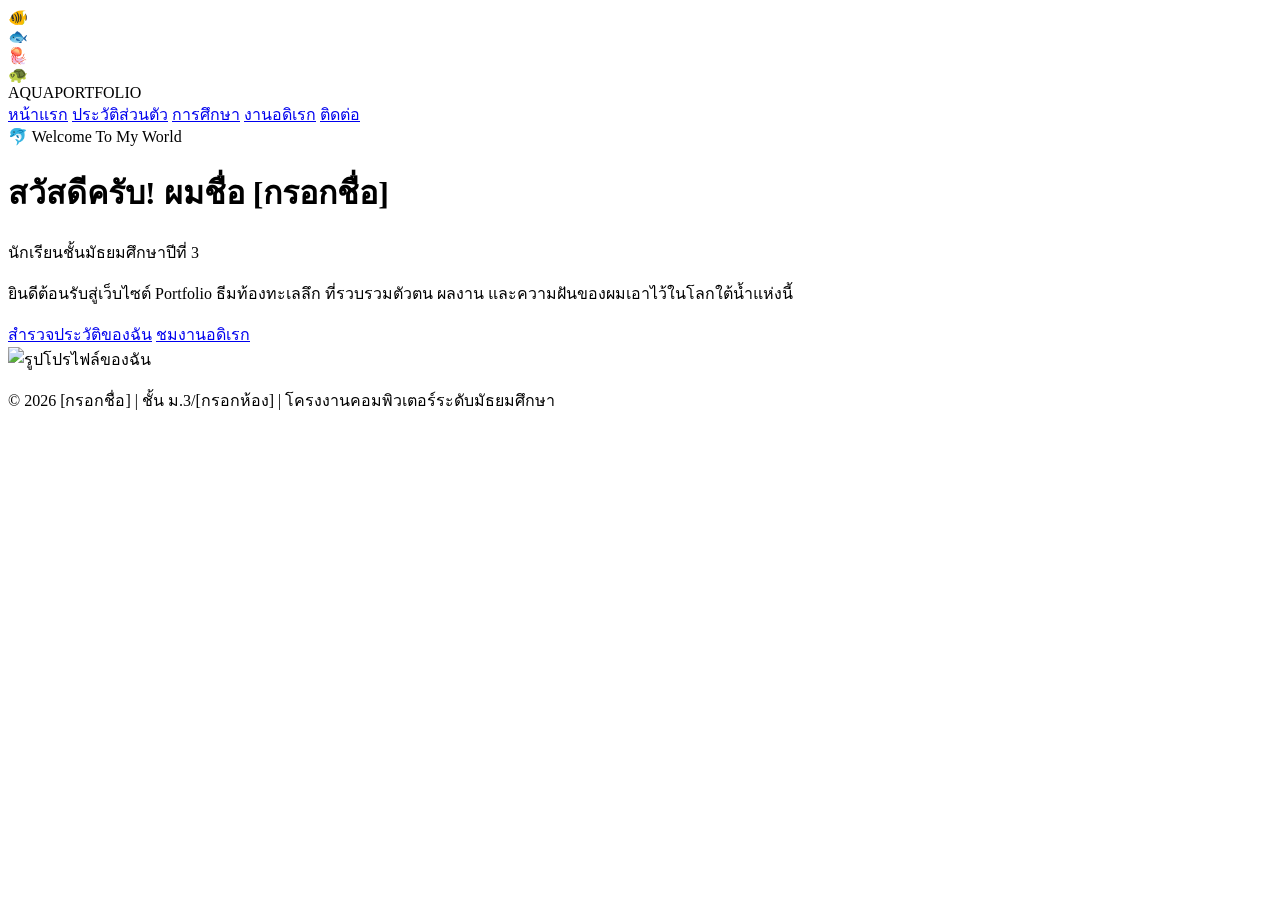
==== index.html @ df1578dc "Create index.html" ====
<!DOCTYPE html>
<html lang="th">
<head>
    <meta charset="UTF-8">
    <meta name="viewport" content="width=device-width, initial-scale=1.0">
    <title>Ocean Portfolio | หน้าแรก</title>
    <link href="https://fonts.googleapis.com/css2?family=Prompt:wght@300;400;600;700&display=swap" rel="stylesheet">
    <link rel="stylesheet" href="style.css">
</head>
<body>
    <!-- Ocean Background System -->
    <div class="ocean-background">
        <div class="light-ray"></div>
        <div class="bubble b1"></div>
        <div class="bubble b2"></div>
        <div class="bubble b3"></div>
        <div class="bubble b4"></div>
        <div class="bubble b5"></div>
        <div class="sea-creature fish1">🐠</div>
        <div class="sea-creature fish2">🐟</div>
        <div class="sea-creature jellyfish">🪼</div>
        <div class="sea-creature turtle">🐢</div>
    </div>

    <!-- Navigation -->
    <header class="navbar">
        <div class="logo">AQUA<span>PORTFOLIO</span></div>
        <nav>
            <a href="index.html" class="active">หน้าแรก</a>
            <a href="profile.html">ประวัติส่วนตัว</a>
            <a href="education.html">การศึกษา</a>
            <a href="hobby.html">งานอดิเรก</a>
            <a href="contact.html">ติดต่อ</a>
        </nav>
    </header>

    <!-- Main Content -->
    <main class="hero-section animate-fade-in">
        <div class="hero-content">
            <div class="badge">🐬 Welcome To My World</div>
            <h1>สวัสดีครับ! ผมชื่อ <span class="glow-text">[กรอกชื่อ]</span></h1>
            <p class="subtitle">นักเรียนชั้นมัธยมศึกษาปีที่ 3</p>
            <p class="description">ยินดีต้อนรับสู่เว็บไซต์ Portfolio ธีมท้องทะเลลึก ที่รวบรวมตัวตน ผลงาน และความฝันของผมเอาไว้ในโลกใต้น้ำแห่งนี้</p>
            <div class="hero-buttons">
                <a href="profile.html" class="btn btn-primary">สำรวจประวัติของฉัน</a>
                <a href="hobby.html" class="btn btn-secondary">ชมงานอดิเรก</a>
            </div>
        </div>
        <div class="hero-image-container">
            <div class="avatar-glow"></div>
            <div class="avatar-box">
                <img src="https://placehold.co/400x400/004D40/00E5FF?text=My+Profile" alt="รูปโปรไฟล์ของฉัน">
            </div>
        </div>
    </main>

    <!-- Footer -->
    <footer>
        <p>&copy; 2026 [กรอกชื่อ] | ชั้น ม.3/[กรอกห้อง] | โครงงานคอมพิวเตอร์ระดับมัธยมศึกษา</p>
    </footer>
</body>
</html>
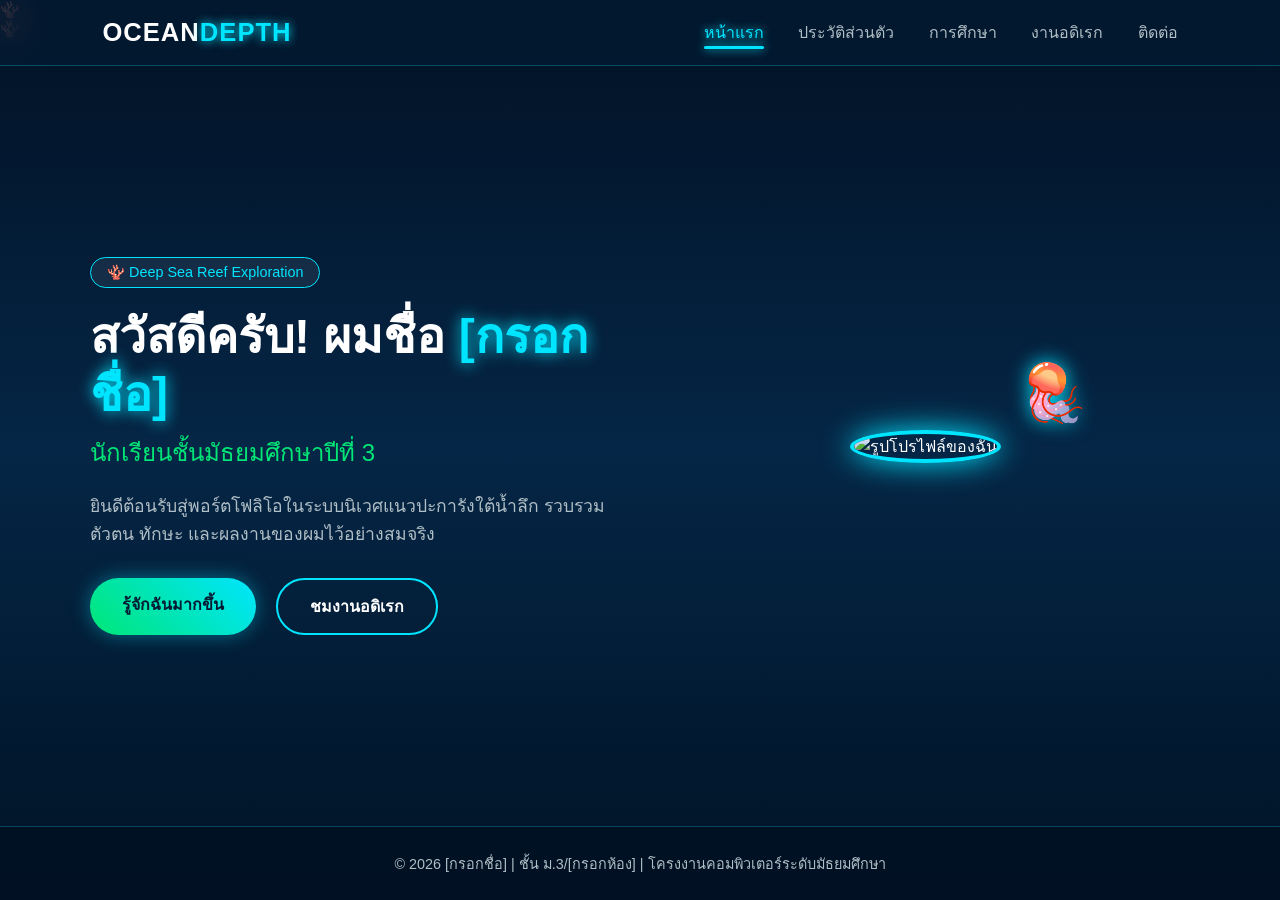
==== commit 76649207: "Update index.html" ====
--- a/index.html
+++ b/index.html
@@ -3,28 +3,35 @@
 <head>
     <meta charset="UTF-8">
     <meta name="viewport" content="width=device-width, initial-scale=1.0">
-    <title>Ocean Portfolio | หน้าแรก</title>
+    <title>Realistic Ocean Portfolio | หน้าแรก</title>
     <link href="https://fonts.googleapis.com/css2?family=Prompt:wght@300;400;600;700&display=swap" rel="stylesheet">
     <link rel="stylesheet" href="style.css">
 </head>
 <body>
-    <!-- Ocean Background System -->
     <div class="ocean-background">
-        <div class="light-ray"></div>
+        <div class="sun-rays"></div>
         <div class="bubble b1"></div>
         <div class="bubble b2"></div>
         <div class="bubble b3"></div>
         <div class="bubble b4"></div>
-        <div class="bubble b5"></div>
         <div class="sea-creature fish1">🐠</div>
         <div class="sea-creature fish2">🐟</div>
         <div class="sea-creature jellyfish">🪼</div>
         <div class="sea-creature turtle">🐢</div>
+
+        <div class="sea-floor">
+            <div class="rock r1"></div>
+            <div class="rock r2"></div>
+            <div class="seaweed sw1"></div>
+            <div class="seaweed sw2"></div>
+            <div class="seaweed sw3"></div>
+            <div class="coral c1">🪸</div>
+            <div class="coral c2">🪸</div>
+        </div>
     </div>
 
-    <!-- Navigation -->
     <header class="navbar">
-        <div class="logo">AQUA<span>PORTFOLIO</span></div>
+        <div class="logo">OCEAN<span>DEPTH</span></div>
         <nav>
             <a href="index.html" class="active">หน้าแรก</a>
             <a href="profile.html">ประวัติส่วนตัว</a>
@@ -34,27 +41,25 @@
         </nav>
     </header>
 
-    <!-- Main Content -->
     <main class="hero-section animate-fade-in">
         <div class="hero-content">
-            <div class="badge">🐬 Welcome To My World</div>
+            <div class="badge">🪸 Deep Sea Reef Exploration</div>
             <h1>สวัสดีครับ! ผมชื่อ <span class="glow-text">[กรอกชื่อ]</span></h1>
             <p class="subtitle">นักเรียนชั้นมัธยมศึกษาปีที่ 3</p>
-            <p class="description">ยินดีต้อนรับสู่เว็บไซต์ Portfolio ธีมท้องทะเลลึก ที่รวบรวมตัวตน ผลงาน และความฝันของผมเอาไว้ในโลกใต้น้ำแห่งนี้</p>
+            <p class="description">ยินดีต้อนรับสู่พอร์ตโฟลิโอในระบบนิเวศแนวปะการังใต้น้ำลึก รวบรวมตัวตน ทักษะ และผลงานของผมไว้อย่างสมจริง</p>
             <div class="hero-buttons">
-                <a href="profile.html" class="btn btn-primary">สำรวจประวัติของฉัน</a>
+                <a href="profile.html" class="btn btn-primary">รู้จักฉันมากขึ้น</a>
                 <a href="hobby.html" class="btn btn-secondary">ชมงานอดิเรก</a>
             </div>
         </div>
         <div class="hero-image-container">
             <div class="avatar-glow"></div>
             <div class="avatar-box">
-                <img src="https://placehold.co/400x400/004D40/00E5FF?text=My+Profile" alt="รูปโปรไฟล์ของฉัน">
+                <img src="https://placehold.co/400x400/00332c/00f5d4?text=My+Profile" alt="รูปโปรไฟล์ของฉัน">
             </div>
         </div>
     </main>
 
-    <!-- Footer -->
     <footer>
         <p>&copy; 2026 [กรอกชื่อ] | ชั้น ม.3/[กรอกห้อง] | โครงงานคอมพิวเตอร์ระดับมัธยมศึกษา</p>
     </footer>
--- a/style.css
+++ b/style.css
@@ -0,0 +1,277 @@
+/* ========================================
+   1. Root Variables & Reset
+======================================== */
+:root {
+    --bg-dark: #031B33;
+    --bg-medium: #0A2540;
+    --accent-teal: #00E676;
+    --accent-cyan: #00E5FF;
+    --glass-bg: rgba(255, 255, 255, 0.07);
+    --glass-border: rgba(0, 229, 255, 0.25);
+    --text-light: #FFFFFF;
+    --text-dim: #B0BEC5;
+    --shadow-glow: 0 8px 32px 0 rgba(0, 229, 255, 0.2);
+    --radius: 20px;
+    --transition: all 0.4s cubic-bezier(0.175, 0.885, 0.32, 1.275);
+}
+
+* {
+    margin: 0;
+    padding: 0;
+    box-sizing: border-box;
+    font-family: 'Prompt', sans-serif;
+}
+
+body {
+    background-color: var(--bg-dark);
+    color: var(--text-light);
+    min-height: 100vh;
+    display: flex;
+    flex-direction: column;
+    overflow-x: hidden;
+    position: relative;
+}
+
+/* ========================================
+   2. Dynamic Deep Ocean Background & Creatures
+======================================== */
+.ocean-background {
+    position: fixed;
+    top: 0;
+    left: 0;
+    width: 100vw;
+    height: 100vh;
+    z-index: -1;
+    background: linear-gradient(180deg, #021124 0%, #052646 50%, #001325 100%);
+    overflow: hidden;
+}
+
+.light-ray {
+    position: absolute;
+    top: -50%;
+    left: -20%;
+    width: 140%;
+    height: 200%;
+    background: radial-gradient(circle, rgba(0, 229, 255, 0.12) 0%, transparent 60%);
+    animation: rotateRay 20s linear infinite;
+}
+
+@keyframes rotateRay {
+    0% { transform: rotate(0deg); }
+    100% { transform: rotate(360deg); }
+}
+
+/* Floating Bubbles */
+.bubble {
+    position: absolute;
+    bottom: -100px;
+    background: rgba(0, 229, 255, 0.2);
+    border: 1px solid rgba(255, 255, 255, 0.6);
+    border-radius: 50%;
+    animation: bubbleRise 15s infinite linear;
+}
+.b1 { left: 10%; width: 40px; height: 40px; animation-duration: 12s; }
+.b2 { left: 30%; width: 20px; height: 20px; animation-duration: 18s; animation-delay: 2s; }
+.b3 { left: 55%; width: 50px; height: 50px; animation-duration: 14s; animation-delay: 4s; }
+.b4 { left: 75%; width: 25px; height: 25px; animation-duration: 16s; }
+.b5 { left: 90%; width: 35px; height: 35px; animation-duration: 10s; animation-delay: 1s; }
+
+@keyframes bubbleRise {
+    0% { transform: translateY(0) scale(0.8); opacity: 0; }
+    20% { opacity: 0.8; }
+    100% { transform: translateY(-120vh) scale(1.2); opacity: 0; }
+}
+
+/* Swimming Aquatic Creatures */
+.sea-creature {
+    position: absolute;
+    font-size: 2.5rem;
+    filter: drop-shadow(0 0 10px var(--accent-cyan));
+    user-select: none;
+}
+.fish1 { top: 25%; left: -100px; animation: swimRight 22s infinite ease-in-out; }
+.fish2 { top: 65%; right: -100px; animation: swimLeft 28s infinite ease-in-out; }
+.jellyfish { top: 40%; right: 15%; animation: floatJelly 8s infinite ease-in-out; font-size: 3.5rem; }
+.turtle { bottom: 15%; left: -120px; animation: swimRight 35s infinite ease-in-out; animation-delay: 5s; font-size: 3rem; }
+
+@keyframes swimRight {
+    0% { transform: translateX(0) translateY(0) rotate(0deg); }
+    50% { transform: translateX(calc(100vw + 200px)) translateY(-40px) rotate(5deg); }
+    100% { transform: translateX(calc(100vw + 200px)) translateY(0) rotate(0deg); }
+}
+@keyframes swimLeft {
+    0% { transform: translateX(0) translateY(0) scaleX(-1); }
+    50% { transform: translateX(calc(-100vw - 200px)) translateY(30px) scaleX(-1); }
+    100% { transform: translateX(calc(-100vw - 200px)) translateY(0) scaleX(-1); }
+}
+@keyframes floatJelly {
+    0%, 100% { transform: translateY(0) scale(1); }
+    50% { transform: translateY(-30px) scale(1.08); }
+}
+
+/* ========================================
+   3. Glassmorphism Card System
+======================================== */
+.glass-card {
+    background: var(--glass-bg);
+    backdrop-filter: blur(16px);
+    -webkit-backdrop-filter: blur(16px);
+    border: 1px solid var(--glass-border);
+    border-radius: var(--radius);
+    padding: 30px;
+    box-shadow: var(--shadow-glow);
+    transition: var(--transition);
+}
+.glass-card:hover {
+    transform: translateY(-8px) scale(1.01);
+    border-color: var(--accent-cyan);
+    box-shadow: 0 12px 40px rgba(0, 229, 255, 0.4);
+}
+
+/* ========================================
+   4. Navigation Bar
+======================================== */
+.navbar {
+    position: sticky;
+    top: 0;
+    z-index: 1000;
+    display: flex;
+    justify-content: space-between;
+    align-items: center;
+    padding: 18px 8%;
+    background: rgba(3, 27, 51, 0.75);
+    backdrop-filter: blur(15px);
+    border-bottom: 1px solid var(--glass-border);
+}
+.logo { font-size: 1.6rem; font-weight: 700; color: var(--text-light); letter-spacing: 1px; }
+.logo span { color: var(--accent-cyan); text-shadow: 0 0 10px var(--accent-cyan); }
+
+nav a {
+    text-decoration: none;
+    color: var(--text-dim);
+    margin-left: 30px;
+    font-weight: 400;
+    transition: var(--transition);
+    position: relative;
+}
+nav a:hover, nav a.active { color: var(--accent-cyan); text-shadow: 0 0 8px var(--accent-cyan); }
+nav a.active::after {
+    content: ''; position: absolute; bottom: -8px; left: 0; width: 100%; height: 3px;
+    background: var(--accent-cyan); border-radius: 2px; box-shadow: 0 0 10px var(--accent-cyan);
+}
+
+/* ========================================
+   5. Buttons & Typography
+======================================== */
+.btn {
+    display: inline-block;
+    padding: 14px 32px;
+    border-radius: 30px;
+    text-decoration: none;
+    font-weight: 600;
+    transition: var(--transition);
+}
+.btn-primary {
+    background: linear-gradient(45deg, var(--accent-teal), var(--accent-cyan));
+    color: var(--bg-dark);
+    box-shadow: 0 0 20px rgba(0, 229, 255, 0.4);
+}
+.btn-secondary {
+    background: transparent;
+    color: var(--text-light);
+    border: 2px solid var(--accent-cyan);
+}
+.btn:hover { transform: translateY(-4px); box-shadow: 0 0 30px var(--accent-cyan); }
+.btn-sm { padding: 8px 20px; font-size: 0.9rem; margin-top: 15px; }
+
+.page-title { text-align: center; font-size: 2.8rem; margin-bottom: 30px; color: var(--text-light); }
+.glow-text { color: var(--accent-cyan); text-shadow: 0 0 15px var(--accent-cyan); }
+.subtitle-center { text-align: center; color: var(--text-dim); margin-bottom: 40px; }
+
+/* ========================================
+   6. Layout Sections
+======================================== */
+.container { width: 90%; max-width: 1100px; margin: 50px auto; flex: 1; }
+
+/* Hero Section */
+.hero-section {
+    width: 90%; max-width: 1100px; margin: 80px auto; display: flex;
+    align-items: center; justify-content: space-between; flex: 1;
+}
+.hero-content { flex: 1; padding-right: 40px; }
+.badge {
+    display: inline-block; background: var(--glass-bg); border: 1px solid var(--accent-cyan);
+    padding: 6px 16px; border-radius: 20px; color: var(--accent-cyan); margin-bottom: 20px; font-size: 0.9rem;
+}
+.hero-content h1 { font-size: 3rem; margin-bottom: 10px; line-height: 1.2; }
+.hero-content .subtitle { font-size: 1.5rem; color: var(--accent-teal); margin-bottom: 20px; }
+.hero-content .description { color: var(--text-dim); margin-bottom: 30px; font-size: 1.1rem; }
+.hero-buttons { display: flex; gap: 20px; }
+
+.hero-image-container { position: relative; flex: 1; display: flex; justify-content: center; }
+.avatar-box img {
+    width: 320px; height: 320px; object-fit: cover; border-radius: 50%;
+    border: 4px solid var(--accent-cyan); box-shadow: 0 0 30px var(--accent-cyan);
+}
+
+/* Profile Page Layout */
+.profile-layout { display: grid; grid-template-columns: 1fr 2fr; gap: 30px; }
+.profile-sidebar { text-align: center; }
+.profile-avatar { width: 160px; height: 160px; border-radius: 50%; border: 3px solid var(--accent-teal); margin-bottom: 20px; }
+.nickname-badge {
+    display: inline-block; margin-top: 15px; padding: 6px 16px;
+    background: rgba(0, 230, 118, 0.2); border-radius: 15px; color: var(--accent-teal);
+}
+.info-grid { display: grid; grid-template-columns: 1fr 1fr; gap: 20px; margin-top: 25px; }
+.info-box { background: rgba(255, 255, 255, 0.03); padding: 15px; border-radius: 12px; border-left: 4px solid var(--accent-cyan); }
+.info-label { display: block; font-size: 0.85rem; color: var(--text-dim); }
+.info-value { font-size: 1.1rem; font-weight: 600; }
+
+/* Ocean Timeline (Education) */
+.ocean-timeline { position: relative; max-width: 800px; margin: 0 auto; }
+.ocean-timeline::before {
+    content: ''; position: absolute; left: 50%; top: 0; width: 4px; height: 100%;
+    background: var(--accent-cyan); transform: translateX(-50%); box-shadow: 0 0 10px var(--accent-cyan);
+}
+.timeline-block { display: flex; margin-bottom: 40px; position: relative; width: 100%; }
+.timeline-block.left { justify-content: flex-end; padding-right: 50px; }
+.timeline-block.right { justify-content: flex-start; padding-left: 50px; left: 50%; width: 50%; }
+.timeline-block.left .timeline-content { width: 100%; }
+.timeline-icon {
+    position: absolute; left: 50%; top: 15px; transform: translateX(-50%);
+    background: var(--bg-dark); border: 2px solid var(--accent-cyan); border-radius: 50%;
+    width: 45px; height: 45px; display: flex; align-items: center; justify-content: center; font-size: 1.3rem; z-index: 2;
+}
+.highlight-tag { display: inline-block; margin-top: 10px; color: var(--accent-teal); font-weight: 600; }
+
+/* Grid Layouts (Hobby & Contact) */
+.hobby-cards-grid, .contact-grid { display: grid; grid-template-columns: repeat(auto-fit, minmax(240px, 1fr)); gap: 25px; }
+.hobby-item, .contact-box { text-align: center; }
+.card-icon, .contact-icon { font-size: 3rem; margin-bottom: 15px; text-shadow: 0 0 15px var(--accent-cyan); }
+
+/* Animation Utils */
+.animate-fade-in { animation: fadeIn 1s ease-out forwards; }
+@keyframes fadeIn {
+    from { opacity: 0; transform: translateY(30px); }
+    to { opacity: 1; transform: translateY(0); }
+}
+
+/* ========================================
+   7. Footer & Responsiveness
+======================================== */
+footer {
+    text-align: center; padding: 25px; background: rgba(2, 17, 36, 0.9);
+    border-top: 1px solid var(--glass-border); margin-top: auto; color: var(--text-dim); font-size: 0.9rem;
+}
+
+@media (max-width: 768px) {
+    .navbar { flex-direction: column; gap: 15px; }
+    nav a { margin: 0 10px; }
+    .hero-section { flex-direction: column; text-align: center; margin: 30px auto; }
+    .hero-content { padding-right: 0; margin-bottom: 40px; }
+    .hero-buttons { justify-content: center; }
+    .profile-layout { grid-template-columns: 1fr; }
+    .ocean-timeline::before { left: 20px; }
+    .timeline-block.left, .timeline-block.right { width: 100%; left: 0; padding-left: 60px; padding-right: 0; }
+    .timeline-icon { left: 20px; }
+}
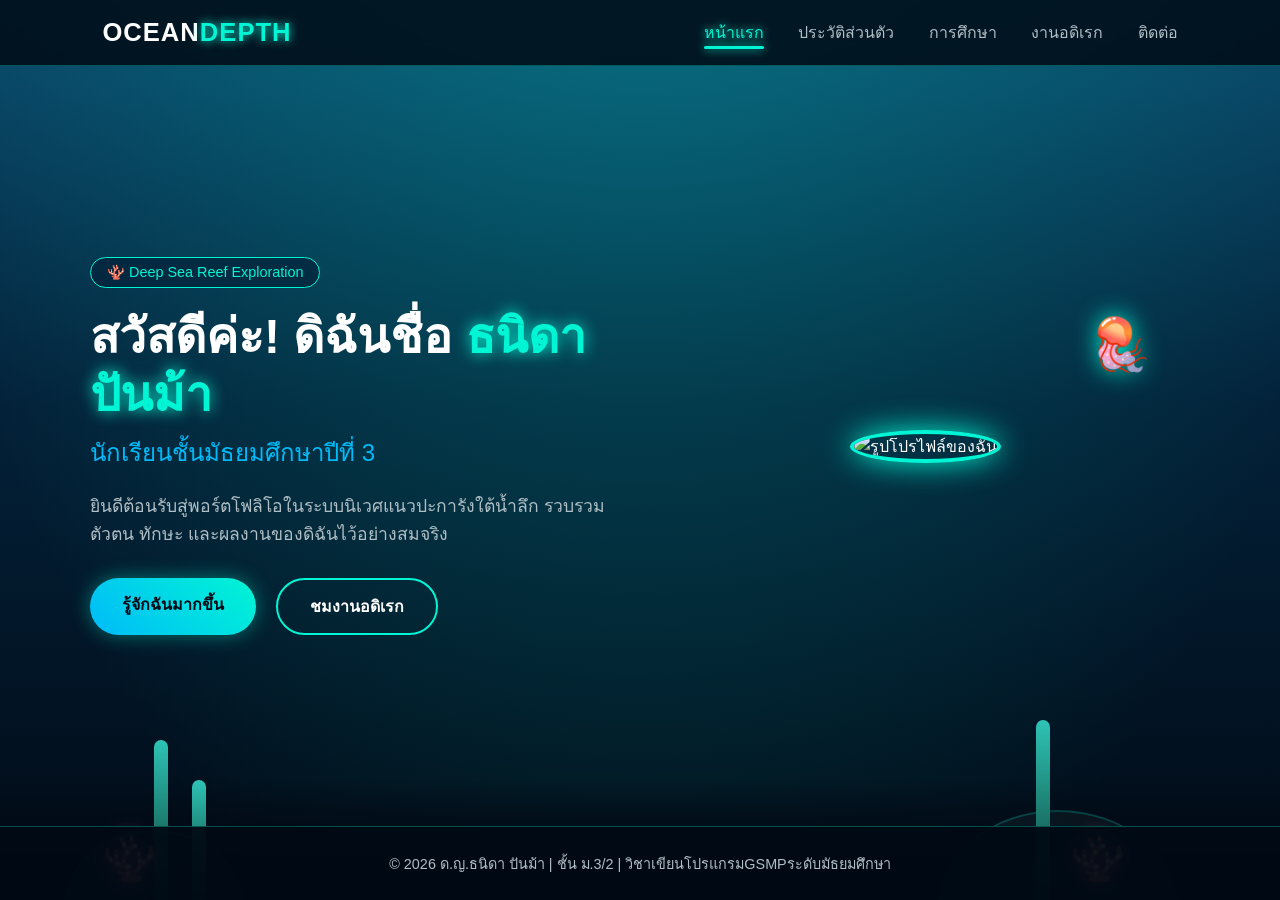
==== commit 6a7d3ee2: "Update index.html" ====
--- a/index.html
+++ b/index.html
@@ -44,9 +44,9 @@
     <main class="hero-section animate-fade-in">
         <div class="hero-content">
             <div class="badge">🪸 Deep Sea Reef Exploration</div>
-            <h1>สวัสดีครับ! ผมชื่อ <span class="glow-text">[กรอกชื่อ]</span></h1>
+            <h1>สวัสดีค่ะ! ดิฉันชื่อ <span class="glow-text">ธนิดา ปันม้า</span></h1>
             <p class="subtitle">นักเรียนชั้นมัธยมศึกษาปีที่ 3</p>
-            <p class="description">ยินดีต้อนรับสู่พอร์ตโฟลิโอในระบบนิเวศแนวปะการังใต้น้ำลึก รวบรวมตัวตน ทักษะ และผลงานของผมไว้อย่างสมจริง</p>
+            <p class="description">ยินดีต้อนรับสู่พอร์ตโฟลิโอในระบบนิเวศแนวปะการังใต้น้ำลึก รวบรวมตัวตน ทักษะ และผลงานของดิฉันไว้อย่างสมจริง</p>
             <div class="hero-buttons">
                 <a href="profile.html" class="btn btn-primary">รู้จักฉันมากขึ้น</a>
                 <a href="hobby.html" class="btn btn-secondary">ชมงานอดิเรก</a>
@@ -61,7 +61,7 @@
     </main>
 
     <footer>
-        <p>&copy; 2026 [กรอกชื่อ] | ชั้น ม.3/[กรอกห้อง] | โครงงานคอมพิวเตอร์ระดับมัธยมศึกษา</p>
+        <p>&copy; 2026 ด.ญ.ธนิดา ปันม้า | ชั้น ม.3/2 | วิชาเขียนโปรแกรมGSMPระดับมัธยมศึกษา</p>
     </footer>
 </body>
 </html>
--- a/style.css
+++ b/style.css
@@ -1,16 +1,18 @@
 /* ========================================
-   1. Root Variables & Reset
+   1. Design Variables & Global Reset
 ======================================== */
 :root {
-    --bg-dark: #031B33;
-    --bg-medium: #0A2540;
-    --accent-teal: #00E676;
-    --accent-cyan: #00E5FF;
-    --glass-bg: rgba(255, 255, 255, 0.07);
-    --glass-border: rgba(0, 229, 255, 0.25);
-    --text-light: #FFFFFF;
-    --text-dim: #B0BEC5;
-    --shadow-glow: 0 8px 32px 0 rgba(0, 229, 255, 0.2);
+    --deep-abyss: #010a15;
+    --mid-ocean: #032139;
+    --surface-water: #0a4b6e;
+    --accent-neon-cyan: #00f5d4;
+    --accent-emerald: #00bbf9;
+    --coral-pink: #ff70a6;
+    --seaweed-green: #2ec4b6;
+    --glass-bg: rgba(2, 28, 51, 0.55);
+    --glass-border: rgba(0, 245, 212, 0.3);
+    --text-light: #ffffff;
+    --text-dim: #b0bec5;
     --radius: 20px;
     --transition: all 0.4s cubic-bezier(0.175, 0.885, 0.32, 1.275);
 }
@@ -23,7 +25,7 @@
 }
 
 body {
-    background-color: var(--bg-dark);
+    background-color: var(--deep-abyss);
     color: var(--text-light);
     min-height: 100vh;
     display: flex;
@@ -33,7 +35,7 @@
 }
 
 /* ========================================
-   2. Dynamic Deep Ocean Background & Creatures
+   2. Realistic Deep Ocean Background System
 ======================================== */
 .ocean-background {
     position: fixed;
@@ -42,94 +44,149 @@
     width: 100vw;
     height: 100vh;
     z-index: -1;
-    background: linear-gradient(180deg, #021124 0%, #052646 50%, #001325 100%);
+    background: linear-gradient(180deg, var(--surface-water) 0%, var(--mid-ocean) 45%, var(--deep-abyss) 100%);
     overflow: hidden;
 }
 
-.light-ray {
-    position: absolute;
-    top: -50%;
-    left: -20%;
-    width: 140%;
-    height: 200%;
-    background: radial-gradient(circle, rgba(0, 229, 255, 0.12) 0%, transparent 60%);
-    animation: rotateRay 20s linear infinite;
-}
-
-@keyframes rotateRay {
-    0% { transform: rotate(0deg); }
-    100% { transform: rotate(360deg); }
-}
-
-/* Floating Bubbles */
+/* Underwater Sun Rays Effect */
+.sun-rays {
+    position: absolute;
+    top: -30%;
+    left: -10%;
+    width: 120%;
+    height: 150%;
+    background: radial-gradient(ellipse at top, rgba(0, 245, 212, 0.25) 0%, transparent 70%);
+    animation: raysPulse 8s ease-in-out infinite alternate;
+}
+
+@keyframes raysPulse {
+    0% { opacity: 0.6; transform: scale(1); }
+    100% { opacity: 0.9; transform: scale(1.05); }
+}
+
+/* Bubbles Animation */
 .bubble {
     position: absolute;
-    bottom: -100px;
-    background: rgba(0, 229, 255, 0.2);
+    bottom: -50px;
+    background: radial-gradient(circle at 30% 30%, rgba(255, 255, 255, 0.8), rgba(0, 245, 212, 0.2));
     border: 1px solid rgba(255, 255, 255, 0.6);
     border-radius: 50%;
-    animation: bubbleRise 15s infinite linear;
-}
-.b1 { left: 10%; width: 40px; height: 40px; animation-duration: 12s; }
-.b2 { left: 30%; width: 20px; height: 20px; animation-duration: 18s; animation-delay: 2s; }
-.b3 { left: 55%; width: 50px; height: 50px; animation-duration: 14s; animation-delay: 4s; }
-.b4 { left: 75%; width: 25px; height: 25px; animation-duration: 16s; }
-.b5 { left: 90%; width: 35px; height: 35px; animation-duration: 10s; animation-delay: 1s; }
+    animation: bubbleRise 14s infinite linear;
+}
+.b1 { left: 15%; width: 28px; height: 28px; animation-duration: 11s; }
+.b2 { left: 35%; width: 16px; height: 16px; animation-duration: 16s; animation-delay: 2s; }
+.b3 { left: 60%; width: 32px; height: 32px; animation-duration: 13s; animation-delay: 4s; }
+.b4 { left: 85%; width: 22px; height: 22px; animation-duration: 9s; }
 
 @keyframes bubbleRise {
-    0% { transform: translateY(0) scale(0.8); opacity: 0; }
+    0% { transform: translateY(0) scale(0.6); opacity: 0; }
     20% { opacity: 0.8; }
-    100% { transform: translateY(-120vh) scale(1.2); opacity: 0; }
-}
-
-/* Swimming Aquatic Creatures */
+    100% { transform: translateY(-115vh) scale(1.2); opacity: 0; }
+}
+
+/* Swimming Animals */
 .sea-creature {
     position: absolute;
     font-size: 2.5rem;
-    filter: drop-shadow(0 0 10px var(--accent-cyan));
+    filter: drop-shadow(0 0 12px var(--accent-neon-cyan));
     user-select: none;
 }
-.fish1 { top: 25%; left: -100px; animation: swimRight 22s infinite ease-in-out; }
-.fish2 { top: 65%; right: -100px; animation: swimLeft 28s infinite ease-in-out; }
-.jellyfish { top: 40%; right: 15%; animation: floatJelly 8s infinite ease-in-out; font-size: 3.5rem; }
-.turtle { bottom: 15%; left: -120px; animation: swimRight 35s infinite ease-in-out; animation-delay: 5s; font-size: 3rem; }
+.fish1 { top: 20%; left: -80px; animation: swimRight 20s infinite ease-in-out; }
+.fish2 { top: 55%; right: -80px; animation: swimLeft 24s infinite ease-in-out; }
+.jellyfish { top: 35%; right: 10%; animation: floatJelly 7s infinite ease-in-out; font-size: 3.2rem; }
+.turtle { bottom: 25%; left: -100px; animation: swimRight 32s infinite ease-in-out; animation-delay: 3s; font-size: 3.5rem; }
 
 @keyframes swimRight {
-    0% { transform: translateX(0) translateY(0) rotate(0deg); }
-    50% { transform: translateX(calc(100vw + 200px)) translateY(-40px) rotate(5deg); }
-    100% { transform: translateX(calc(100vw + 200px)) translateY(0) rotate(0deg); }
+    0% { transform: translateX(0) translateY(0); }
+    50% { transform: translateX(calc(100vw + 160px)) translateY(-30px); }
+    100% { transform: translateX(calc(100vw + 160px)) translateY(0); }
 }
 @keyframes swimLeft {
     0% { transform: translateX(0) translateY(0) scaleX(-1); }
-    50% { transform: translateX(calc(-100vw - 200px)) translateY(30px) scaleX(-1); }
-    100% { transform: translateX(calc(-100vw - 200px)) translateY(0) scaleX(-1); }
+    50% { transform: translateX(calc(-100vw - 160px)) translateY(25px) scaleX(-1); }
+    100% { transform: translateX(calc(-100vw - 160px)) translateY(0) scaleX(-1); }
 }
 @keyframes floatJelly {
     0%, 100% { transform: translateY(0) scale(1); }
-    50% { transform: translateY(-30px) scale(1.08); }
-}
-
-/* ========================================
-   3. Glassmorphism Card System
+    50% { transform: translateY(-25px) scale(1.06); }
+}
+
+/* ========================================
+   3. Seabed, Rocks, Swaying Seaweed & Corals
+======================================== */
+.sea-floor {
+    position: absolute;
+    bottom: 0;
+    left: 0;
+    width: 100%;
+    height: 120px;
+    background: linear-gradient(0deg, #01060d 0%, rgba(1, 10, 21, 0.8) 60%, transparent 100%);
+    z-index: 1;
+}
+
+/* Underwater Rocks */
+.rock {
+    position: absolute;
+    bottom: -10px;
+    background: linear-gradient(135deg, #0b1a26, #040d14);
+    border-radius: 50% 50% 0 0 / 100% 100% 0 0;
+    border-top: 2px solid rgba(0, 245, 212, 0.2);
+}
+.rock.r1 { left: 5%; width: 180px; height: 80px; }
+.rock.r2 { right: 8%; width: 240px; height: 100px; }
+
+/* Swaying Seaweed */
+.seaweed {
+    position: absolute;
+    bottom: 0;
+    width: 14px;
+    background: linear-gradient(0deg, #0a382c, var(--seaweed-green));
+    border-radius: 10px 10px 0 0;
+    transform-origin: bottom center;
+    animation: seaweedSway 4s ease-in-out infinite alternate;
+}
+.sw1 { left: 12%; height: 160px; animation-duration: 3.5s; }
+.sw2 { left: 15%; height: 120px; animation-duration: 4.2s; animation-delay: 0.5s; }
+.sw3 { right: 18%; height: 180px; animation-duration: 3.8s; }
+
+@keyframes seaweedSway {
+    0% { transform: rotate(-8deg) skewX(-5deg); }
+    100% { transform: rotate(10deg) skewX(8deg); }
+}
+
+/* Glowing Corals */
+.coral {
+    position: absolute;
+    bottom: 15px;
+    font-size: 2.8rem;
+    filter: drop-shadow(0 0 10px var(--coral-pink));
+}
+.c1 { left: 8%; }
+.c2 { right: 12%; }
+
+/* ========================================
+   4. Glassmorphism Card System
 ======================================== */
 .glass-card {
     background: var(--glass-bg);
-    backdrop-filter: blur(16px);
-    -webkit-backdrop-filter: blur(16px);
+    backdrop-filter: blur(18px);
+    -webkit-backdrop-filter: blur(18px);
     border: 1px solid var(--glass-border);
     border-radius: var(--radius);
     padding: 30px;
-    box-shadow: var(--shadow-glow);
+    box-shadow: 0 10px 30px rgba(0, 0, 0, 0.5);
     transition: var(--transition);
+    position: relative;
+    z-index: 2;
 }
 .glass-card:hover {
     transform: translateY(-8px) scale(1.01);
-    border-color: var(--accent-cyan);
-    box-shadow: 0 12px 40px rgba(0, 229, 255, 0.4);
-}
-
-/* ========================================
-   4. Navigation Bar
+    border-color: var(--accent-neon-cyan);
+    box-shadow: 0 15px 40px rgba(0, 245, 212, 0.35);
+}
+
+/* ========================================
+   5. Navigation Bar
 ======================================== */
 .navbar {
     position: sticky;
@@ -139,12 +196,12 @@
     justify-content: space-between;
     align-items: center;
     padding: 18px 8%;
-    background: rgba(3, 27, 51, 0.75);
+    background: rgba(1, 10, 21, 0.85);
     backdrop-filter: blur(15px);
     border-bottom: 1px solid var(--glass-border);
 }
 .logo { font-size: 1.6rem; font-weight: 700; color: var(--text-light); letter-spacing: 1px; }
-.logo span { color: var(--accent-cyan); text-shadow: 0 0 10px var(--accent-cyan); }
+.logo span { color: var(--accent-neon-cyan); text-shadow: 0 0 10px var(--accent-neon-cyan); }
 
 nav a {
     text-decoration: none;
@@ -154,14 +211,14 @@
     transition: var(--transition);
     position: relative;
 }
-nav a:hover, nav a.active { color: var(--accent-cyan); text-shadow: 0 0 8px var(--accent-cyan); }
+nav a:hover, nav a.active { color: var(--accent-neon-cyan); text-shadow: 0 0 8px var(--accent-neon-cyan); }
 nav a.active::after {
     content: ''; position: absolute; bottom: -8px; left: 0; width: 100%; height: 3px;
-    background: var(--accent-cyan); border-radius: 2px; box-shadow: 0 0 10px var(--accent-cyan);
-}
-
-/* ========================================
-   5. Buttons & Typography
+    background: var(--accent-neon-cyan); border-radius: 2px; box-shadow: 0 0 10px var(--accent-neon-cyan);
+}
+
+/* ========================================
+   6. Buttons & Elements
 ======================================== */
 .btn {
     display: inline-block;
@@ -172,66 +229,63 @@
     transition: var(--transition);
 }
 .btn-primary {
-    background: linear-gradient(45deg, var(--accent-teal), var(--accent-cyan));
-    color: var(--bg-dark);
-    box-shadow: 0 0 20px rgba(0, 229, 255, 0.4);
+    background: linear-gradient(45deg, var(--accent-emerald), var(--accent-neon-cyan));
+    color: var(--deep-abyss);
+    box-shadow: 0 0 20px rgba(0, 245, 212, 0.4);
 }
 .btn-secondary {
     background: transparent;
     color: var(--text-light);
-    border: 2px solid var(--accent-cyan);
-}
-.btn:hover { transform: translateY(-4px); box-shadow: 0 0 30px var(--accent-cyan); }
+    border: 2px solid var(--accent-neon-cyan);
+}
+.btn:hover { transform: translateY(-4px); box-shadow: 0 0 30px var(--accent-neon-cyan); }
 .btn-sm { padding: 8px 20px; font-size: 0.9rem; margin-top: 15px; }
 
 .page-title { text-align: center; font-size: 2.8rem; margin-bottom: 30px; color: var(--text-light); }
-.glow-text { color: var(--accent-cyan); text-shadow: 0 0 15px var(--accent-cyan); }
+.glow-text { color: var(--accent-neon-cyan); text-shadow: 0 0 15px var(--accent-neon-cyan); }
 .subtitle-center { text-align: center; color: var(--text-dim); margin-bottom: 40px; }
 
 /* ========================================
-   6. Layout Sections
-======================================== */
-.container { width: 90%; max-width: 1100px; margin: 50px auto; flex: 1; }
-
-/* Hero Section */
+   7. Layout & Media Queries
+======================================== */
+.container { width: 90%; max-width: 1100px; margin: 50px auto; flex: 1; z-index: 2; position: relative; }
+
 .hero-section {
     width: 90%; max-width: 1100px; margin: 80px auto; display: flex;
-    align-items: center; justify-content: space-between; flex: 1;
+    align-items: center; justify-content: space-between; flex: 1; z-index: 2; position: relative;
 }
 .hero-content { flex: 1; padding-right: 40px; }
 .badge {
-    display: inline-block; background: var(--glass-bg); border: 1px solid var(--accent-cyan);
-    padding: 6px 16px; border-radius: 20px; color: var(--accent-cyan); margin-bottom: 20px; font-size: 0.9rem;
+    display: inline-block; background: var(--glass-bg); border: 1px solid var(--accent-neon-cyan);
+    padding: 6px 16px; border-radius: 20px; color: var(--accent-neon-cyan); margin-bottom: 20px; font-size: 0.9rem;
 }
 .hero-content h1 { font-size: 3rem; margin-bottom: 10px; line-height: 1.2; }
-.hero-content .subtitle { font-size: 1.5rem; color: var(--accent-teal); margin-bottom: 20px; }
+.hero-content .subtitle { font-size: 1.5rem; color: var(--accent-emerald); margin-bottom: 20px; }
 .hero-content .description { color: var(--text-dim); margin-bottom: 30px; font-size: 1.1rem; }
 .hero-buttons { display: flex; gap: 20px; }
 
 .hero-image-container { position: relative; flex: 1; display: flex; justify-content: center; }
 .avatar-box img {
     width: 320px; height: 320px; object-fit: cover; border-radius: 50%;
-    border: 4px solid var(--accent-cyan); box-shadow: 0 0 30px var(--accent-cyan);
-}
-
-/* Profile Page Layout */
+    border: 4px solid var(--accent-neon-cyan); box-shadow: 0 0 30px var(--accent-neon-cyan);
+}
+
 .profile-layout { display: grid; grid-template-columns: 1fr 2fr; gap: 30px; }
 .profile-sidebar { text-align: center; }
-.profile-avatar { width: 160px; height: 160px; border-radius: 50%; border: 3px solid var(--accent-teal); margin-bottom: 20px; }
+.profile-avatar { width: 160px; height: 160px; border-radius: 50%; border: 3px solid var(--accent-emerald); margin-bottom: 20px; }
 .nickname-badge {
     display: inline-block; margin-top: 15px; padding: 6px 16px;
-    background: rgba(0, 230, 118, 0.2); border-radius: 15px; color: var(--accent-teal);
+    background: rgba(0, 245, 212, 0.15); border-radius: 15px; color: var(--accent-neon-cyan);
 }
 .info-grid { display: grid; grid-template-columns: 1fr 1fr; gap: 20px; margin-top: 25px; }
-.info-box { background: rgba(255, 255, 255, 0.03); padding: 15px; border-radius: 12px; border-left: 4px solid var(--accent-cyan); }
+.info-box { background: rgba(255, 255, 255, 0.03); padding: 15px; border-radius: 12px; border-left: 4px solid var(--accent-neon-cyan); }
 .info-label { display: block; font-size: 0.85rem; color: var(--text-dim); }
 .info-value { font-size: 1.1rem; font-weight: 600; }
 
-/* Ocean Timeline (Education) */
 .ocean-timeline { position: relative; max-width: 800px; margin: 0 auto; }
 .ocean-timeline::before {
     content: ''; position: absolute; left: 50%; top: 0; width: 4px; height: 100%;
-    background: var(--accent-cyan); transform: translateX(-50%); box-shadow: 0 0 10px var(--accent-cyan);
+    background: var(--accent-neon-cyan); transform: translateX(-50%); box-shadow: 0 0 10px var(--accent-neon-cyan);
 }
 .timeline-block { display: flex; margin-bottom: 40px; position: relative; width: 100%; }
 .timeline-block.left { justify-content: flex-end; padding-right: 50px; }
@@ -239,29 +293,24 @@
 .timeline-block.left .timeline-content { width: 100%; }
 .timeline-icon {
     position: absolute; left: 50%; top: 15px; transform: translateX(-50%);
-    background: var(--bg-dark); border: 2px solid var(--accent-cyan); border-radius: 50%;
-    width: 45px; height: 45px; display: flex; align-items: center; justify-content: center; font-size: 1.3rem; z-index: 2;
-}
-.highlight-tag { display: inline-block; margin-top: 10px; color: var(--accent-teal); font-weight: 600; }
-
-/* Grid Layouts (Hobby & Contact) */
+    background: var(--deep-abyss); border: 2px solid var(--accent-neon-cyan); border-radius: 50%;
+    width: 45px; height: 45px; display: flex; align-items: center; justify-content: center; font-size: 1.3rem; z-index: 3;
+}
+.highlight-tag { display: inline-block; margin-top: 10px; color: var(--accent-neon-cyan); font-weight: 600; }
+
 .hobby-cards-grid, .contact-grid { display: grid; grid-template-columns: repeat(auto-fit, minmax(240px, 1fr)); gap: 25px; }
 .hobby-item, .contact-box { text-align: center; }
-.card-icon, .contact-icon { font-size: 3rem; margin-bottom: 15px; text-shadow: 0 0 15px var(--accent-cyan); }
-
-/* Animation Utils */
+.card-icon, .contact-icon { font-size: 3rem; margin-bottom: 15px; text-shadow: 0 0 15px var(--accent-neon-cyan); }
+
 .animate-fade-in { animation: fadeIn 1s ease-out forwards; }
 @keyframes fadeIn {
     from { opacity: 0; transform: translateY(30px); }
     to { opacity: 1; transform: translateY(0); }
 }
 
-/* ========================================
-   7. Footer & Responsiveness
-======================================== */
 footer {
-    text-align: center; padding: 25px; background: rgba(2, 17, 36, 0.9);
-    border-top: 1px solid var(--glass-border); margin-top: auto; color: var(--text-dim); font-size: 0.9rem;
+    text-align: center; padding: 25px; background: rgba(1, 10, 21, 0.95);
+    border-top: 1px solid var(--glass-border); margin-top: auto; color: var(--text-dim); font-size: 0.9rem; z-index: 10; position: relative;
 }
 
 @media (max-width: 768px) {
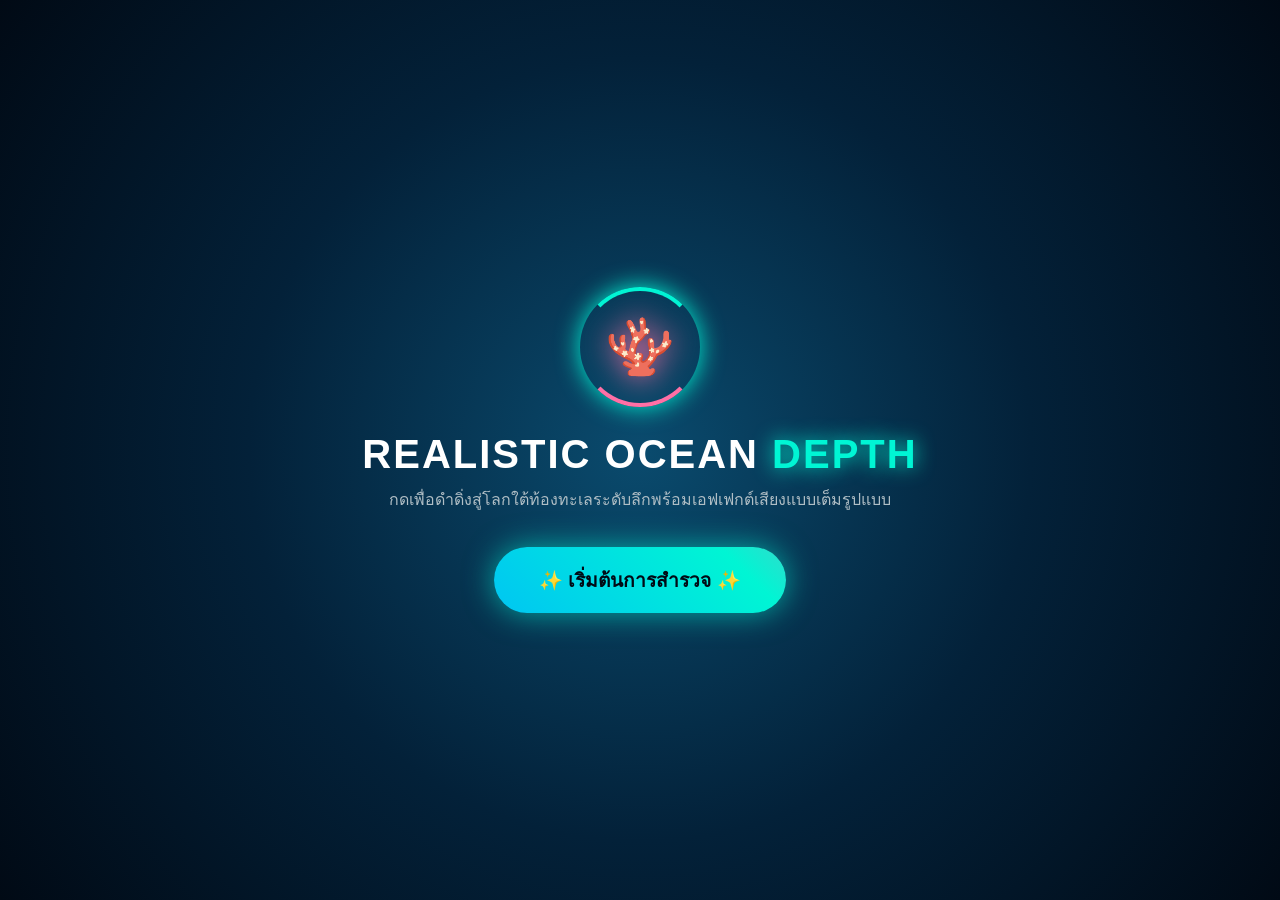
==== commit 6cc477d4: "Update index.html" ====
--- a/index.html
+++ b/index.html
@@ -8,6 +8,25 @@
     <link rel="stylesheet" href="style.css">
 </head>
 <body>
+    <!-- ฉากม่านเปิดตัวอลังการ (Grand Entrance Overlay) -->
+    <div id="ocean-curtain" class="ocean-curtain">
+        <div class="curtain-content">
+            <div class="glow-portal">
+                <div class="portal-ring"></div>
+                <div class="portal-icon">🪸</div>
+            </div>
+            <h1 class="curtain-title">REALISTIC OCEAN <span>DEPTH</span></h1>
+            <p class="curtain-sub">กดเพื่อดำดิ่งสู่โลกใต้ท้องทะเลระดับลึกพร้อมเอฟเฟกต์เสียงแบบเต็มรูปแบบ</p>
+            <button id="enter-btn" class="enter-btn">
+                <span>✨ เริ่มต้นการสำรวจ ✨</span>
+            </button>
+        </div>
+    </div>
+
+    <!-- ระเบิดคลื่นพลังน้ำ (Shockwave Effect) -->
+    <div id="shockwave" class="shockwave"></div>
+
+    <!-- พื้นหลังท้องทะเลและสิ่งมีชีวิต -->
     <div class="ocean-background">
         <div class="sun-rays"></div>
         <div class="bubble b1"></div>
@@ -30,6 +49,7 @@
         </div>
     </div>
 
+    <!-- เมนูนำทาง -->
     <header class="navbar">
         <div class="logo">OCEAN<span>DEPTH</span></div>
         <nav>
@@ -41,12 +61,13 @@
         </nav>
     </header>
 
+    <!-- เนื้อหาหลัก -->
     <main class="hero-section animate-fade-in">
         <div class="hero-content">
             <div class="badge">🪸 Deep Sea Reef Exploration</div>
-            <h1>สวัสดีค่ะ! ดิฉันชื่อ <span class="glow-text">ธนิดา ปันม้า</span></h1>
+            <h1>สวัสดีครับ! ผมชื่อ <span class="glow-text">[กรอกชื่อ]</span></h1>
             <p class="subtitle">นักเรียนชั้นมัธยมศึกษาปีที่ 3</p>
-            <p class="description">ยินดีต้อนรับสู่พอร์ตโฟลิโอในระบบนิเวศแนวปะการังใต้น้ำลึก รวบรวมตัวตน ทักษะ และผลงานของดิฉันไว้อย่างสมจริง</p>
+            <p class="description">ยินดีต้อนรับสู่พอร์ตโฟลิโอในระบบนิเวศแนวปะการังใต้น้ำลึก รวบรวมตัวตน ทักษะ และผลงานของผมไว้อย่างสมจริง</p>
             <div class="hero-buttons">
                 <a href="profile.html" class="btn btn-primary">รู้จักฉันมากขึ้น</a>
                 <a href="hobby.html" class="btn btn-secondary">ชมงานอดิเรก</a>
@@ -61,7 +82,68 @@
     </main>
 
     <footer>
-        <p>&copy; 2026 ด.ญ.ธนิดา ปันม้า | ชั้น ม.3/2 | วิชาเขียนโปรแกรมGSMPระดับมัธยมศึกษา</p>
+        <p>&copy; 2026 [กรอกชื่อ] | ชั้น ม.3/[กรอกห้อง] | โครงงานคอมพิวเตอร์ระดับมัธยมศึกษา</p>
     </footer>
+
+    <!-- JavaScript ควบคุมแอนิเมชันเปิดตัวและระบบเสียง -->
+    <script>
+        document.getElementById('enter-btn').addEventListener('click', function() {
+            const curtain = document.getElementById('ocean-curtain');
+            const shockwave = document.getElementById('shockwave');
+
+            // เล่นเอฟเฟกต์เสียงใต้น้ำตระการตา
+            playEpicUnderwaterSound();
+
+            // แสดงเอฟเฟกต์ระเบิดคลื่นพลังงาน
+            shockwave.classList.add('active');
+
+            // เปิดม่านแหวกมิติ
+            curtain.classList.add('open');
+
+            // ซ่อนม่านหลังจากแอนิเมชันเสร็จสิ้น
+            setTimeout(() => {
+                curtain.style.display = 'none';
+            }, 1500);
+        });
+
+        function playEpicUnderwaterSound() {
+            const AudioContext = window.AudioContext || window.webkitAudioContext;
+            if (!AudioContext) return;
+            
+            const ctx = new AudioContext();
+
+            // เสียง Deep Sub-Bass Drop
+            const osc = ctx.createOscillator();
+            const gain = ctx.createGain();
+            osc.type = 'sine';
+            osc.frequency.setValueAtTime(160, ctx.currentTime);
+            osc.frequency.exponentialRampToValueAtTime(30, ctx.currentTime + 1.8);
+
+            gain.gain.setValueAtTime(0.01, ctx.currentTime);
+            gain.gain.linearRampToValueAtTime(1.0, ctx.currentTime + 0.3);
+            gain.gain.exponentialRampToValueAtTime(0.001, ctx.currentTime + 3.0);
+
+            osc.connect(gain);
+            gain.connect(ctx.destination);
+            osc.start();
+            osc.stop(ctx.currentTime + 3.0);
+
+            // เสียง Magic Swell เรืองแสง
+            const osc2 = ctx.createOscillator();
+            const gain2 = ctx.createGain();
+            osc2.type = 'triangle';
+            osc2.frequency.setValueAtTime(300, ctx.currentTime);
+            osc2.frequency.exponentialRampToValueAtTime(800, ctx.currentTime + 1.2);
+
+            gain2.gain.setValueAtTime(0.01, ctx.currentTime);
+            gain2.gain.linearRampToValueAtTime(0.4, ctx.currentTime + 0.5);
+            gain2.gain.exponentialRampToValueAtTime(0.001, ctx.currentTime + 2.5);
+
+            osc2.connect(gain2);
+            gain2.connect(ctx.destination);
+            osc2.start();
+            osc2.stop(ctx.currentTime + 2.5);
+        }
+    </script>
 </body>
 </html>
--- a/style.css
+++ b/style.css
@@ -35,7 +35,141 @@
 }
 
 /* ========================================
-   2. Realistic Deep Ocean Background System
+   2. Grand Entrance Curtain & Shockwave Effect
+======================================== */
+.ocean-curtain {
+    position: fixed;
+    top: 0;
+    left: 0;
+    width: 100vw;
+    height: 100vh;
+    background: radial-gradient(circle at center, #0a4b6e 0%, #032139 50%, #010a15 100%);
+    z-index: 99999;
+    display: flex;
+    justify-content: center;
+    align-items: center;
+    text-align: center;
+    transition: transform 1.2s cubic-bezier(0.77, 0, 0.175, 1), filter 1.2s ease, opacity 1.2s ease;
+}
+
+.ocean-curtain.open {
+    transform: scale(2.5);
+    filter: blur(30px);
+    opacity: 0;
+    pointer-events: none;
+}
+
+.curtain-content {
+    max-width: 600px;
+    padding: 20px;
+    z-index: 2;
+}
+
+.glow-portal {
+    position: relative;
+    width: 120px;
+    height: 120px;
+    margin: 0 auto 25px auto;
+    display: flex;
+    align-items: center;
+    justify-content: center;
+}
+
+.portal-ring {
+    position: absolute;
+    width: 100%;
+    height: 100%;
+    border: 4px solid transparent;
+    border-top-color: var(--accent-neon-cyan);
+    border-bottom-color: var(--coral-pink);
+    border-radius: 50%;
+    animation: spinRing 3s linear infinite;
+    box-shadow: 0 0 25px var(--accent-neon-cyan);
+}
+
+@keyframes spinRing {
+    0% { transform: rotate(0deg); }
+    100% { transform: rotate(360deg); }
+}
+
+.portal-icon {
+    font-size: 3.5rem;
+    filter: drop-shadow(0 0 15px var(--coral-pink));
+}
+
+.curtain-title {
+    font-size: 2.5rem;
+    color: #fff;
+    margin-bottom: 10px;
+    letter-spacing: 2px;
+}
+
+.curtain-title span {
+    color: var(--accent-neon-cyan);
+    text-shadow: 0 0 20px var(--accent-neon-cyan);
+}
+
+.curtain-sub {
+    color: var(--text-dim);
+    font-size: 1rem;
+    margin-bottom: 35px;
+}
+
+.enter-btn {
+    background: linear-gradient(45deg, #00bbf9, #00f5d4, #ff70a6);
+    background-size: 200% 200%;
+    border: none;
+    padding: 18px 45px;
+    border-radius: 50px;
+    color: #010a15;
+    font-size: 1.2rem;
+    font-weight: 700;
+    cursor: pointer;
+    box-shadow: 0 0 30px rgba(0, 245, 212, 0.6);
+    transition: all 0.3s ease;
+    animation: gradientShift 3s ease infinite, btnPulse 2s infinite;
+}
+
+.enter-btn:hover {
+    transform: scale(1.1);
+    box-shadow: 0 0 50px rgba(0, 245, 212, 1), 0 0 20px rgba(255, 112, 166, 0.8);
+}
+
+@keyframes gradientShift {
+    0% { background-position: 0% 50%; }
+    50% { background-position: 100% 50%; }
+    100% { background-position: 0% 50%; }
+}
+
+@keyframes btnPulse {
+    0%, 100% { transform: scale(1); }
+    50% { transform: scale(1.05); }
+}
+
+.shockwave {
+    position: fixed;
+    top: 50%;
+    left: 50%;
+    transform: translate(-50%, -50%) scale(0);
+    width: 20px;
+    height: 20px;
+    background: radial-gradient(circle, rgba(0,245,212,0.8) 0%, rgba(255,112,166,0.4) 50%, transparent 70%);
+    border-radius: 50%;
+    z-index: 99998;
+    pointer-events: none;
+}
+
+.shockwave.active {
+    animation: shockwaveExplode 1.2s ease-out forwards;
+}
+
+@keyframes shockwaveExplode {
+    0% { transform: translate(-50%, -50%) scale(0); opacity: 1; }
+    100% { transform: translate(-50%, -50%) scale(150); opacity: 0; }
+}
+
+/* ========================================
+   3. Realistic Deep Ocean Background System
 ======================================== */
 .ocean-background {
     position: fixed;
@@ -48,7 +182,6 @@
     overflow: hidden;
 }
 
-/* Underwater Sun Rays Effect */
 .sun-rays {
     position: absolute;
     top: -30%;
@@ -64,7 +197,6 @@
     100% { opacity: 0.9; transform: scale(1.05); }
 }
 
-/* Bubbles Animation */
 .bubble {
     position: absolute;
     bottom: -50px;
@@ -84,7 +216,6 @@
     100% { transform: translateY(-115vh) scale(1.2); opacity: 0; }
 }
 
-/* Swimming Animals */
 .sea-creature {
     position: absolute;
     font-size: 2.5rem;
@@ -112,7 +243,7 @@
 }
 
 /* ========================================
-   3. Seabed, Rocks, Swaying Seaweed & Corals
+   4. Seabed, Rocks, Swaying Seaweed & Corals
 ======================================== */
 .sea-floor {
     position: absolute;
@@ -124,7 +255,6 @@
     z-index: 1;
 }
 
-/* Underwater Rocks */
 .rock {
     position: absolute;
     bottom: -10px;
@@ -135,7 +265,6 @@
 .rock.r1 { left: 5%; width: 180px; height: 80px; }
 .rock.r2 { right: 8%; width: 240px; height: 100px; }
 
-/* Swaying Seaweed */
 .seaweed {
     position: absolute;
     bottom: 0;
@@ -154,7 +283,6 @@
     100% { transform: rotate(10deg) skewX(8deg); }
 }
 
-/* Glowing Corals */
 .coral {
     position: absolute;
     bottom: 15px;
@@ -165,7 +293,7 @@
 .c2 { right: 12%; }
 
 /* ========================================
-   4. Glassmorphism Card System
+   5. Glassmorphism Card System
 ======================================== */
 .glass-card {
     background: var(--glass-bg);
@@ -186,7 +314,7 @@
 }
 
 /* ========================================
-   5. Navigation Bar
+   6. Navigation Bar
 ======================================== */
 .navbar {
     position: sticky;
@@ -218,7 +346,7 @@
 }
 
 /* ========================================
-   6. Buttons & Elements
+   7. Buttons & Elements
 ======================================== */
 .btn {
     display: inline-block;
@@ -246,7 +374,7 @@
 .subtitle-center { text-align: center; color: var(--text-dim); margin-bottom: 40px; }
 
 /* ========================================
-   7. Layout & Media Queries
+   8. Layout & Responsive
 ======================================== */
 .container { width: 90%; max-width: 1100px; margin: 50px auto; flex: 1; z-index: 2; position: relative; }
 
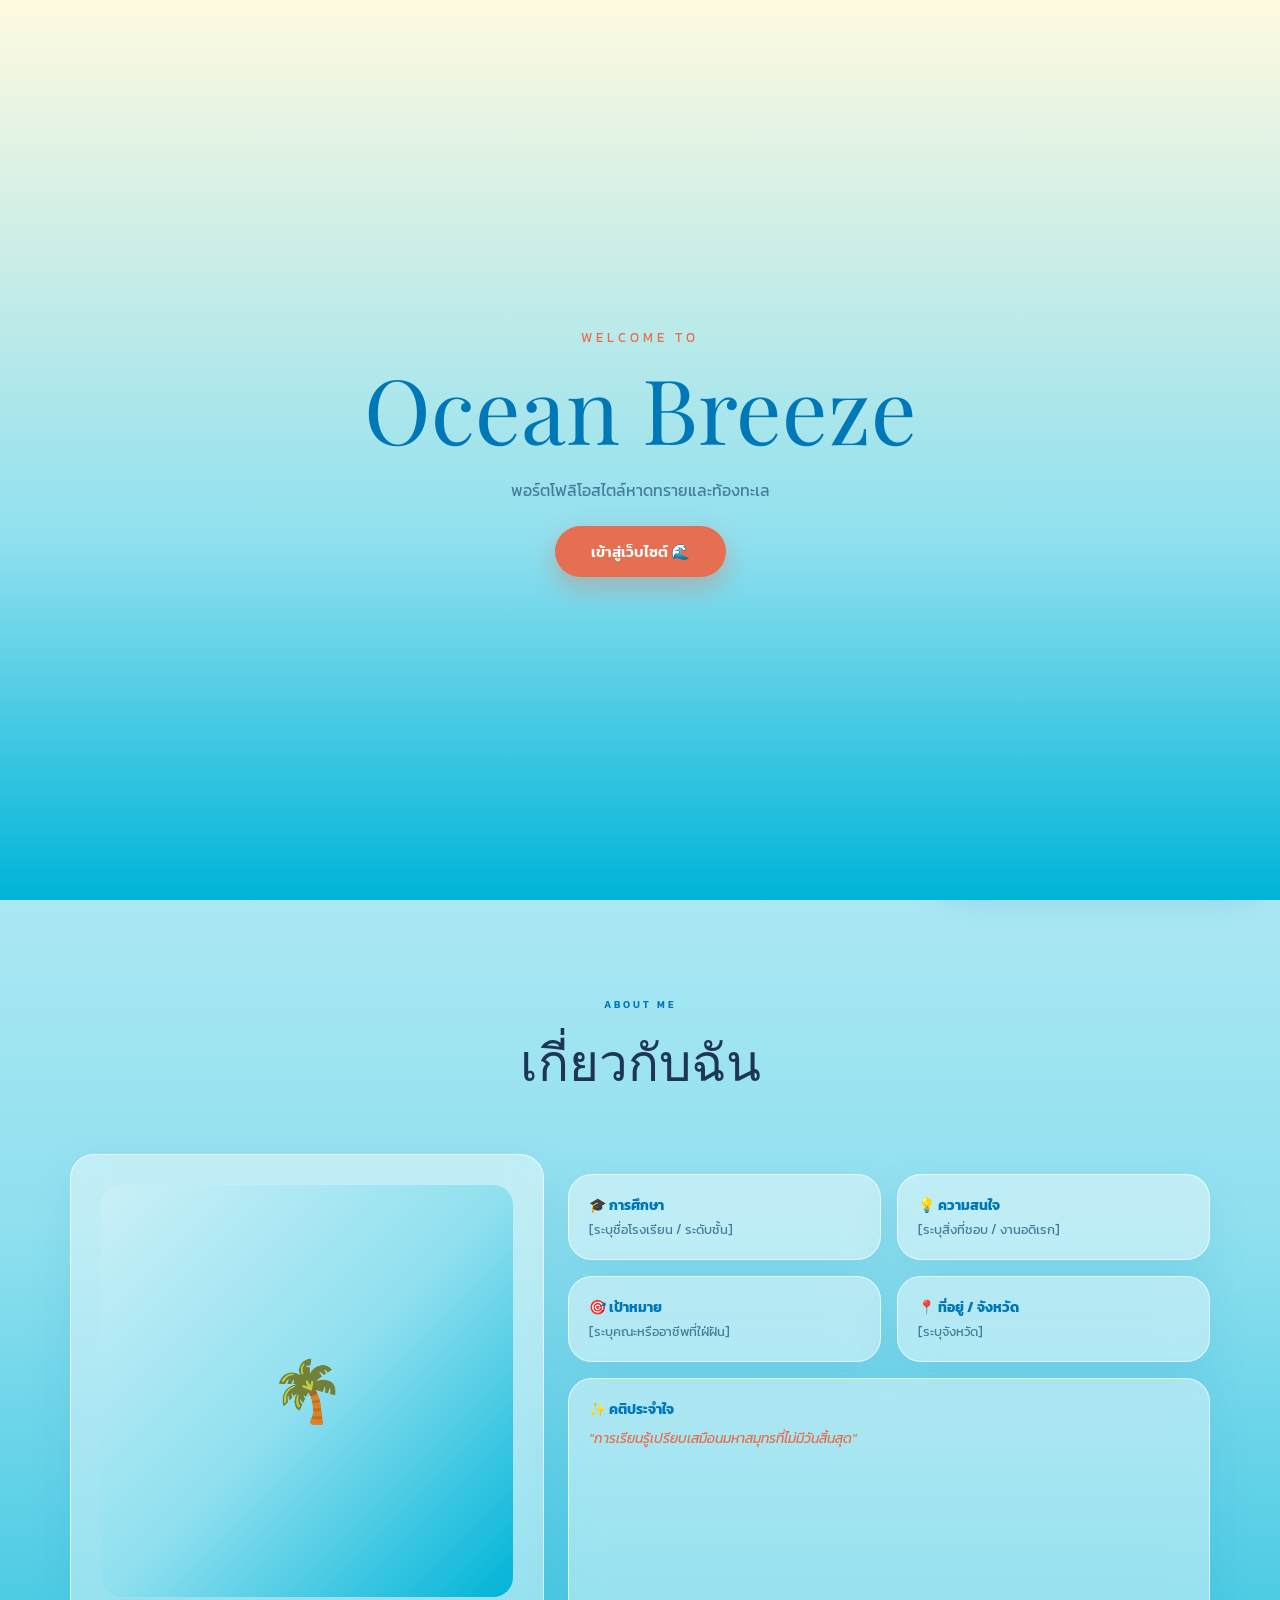
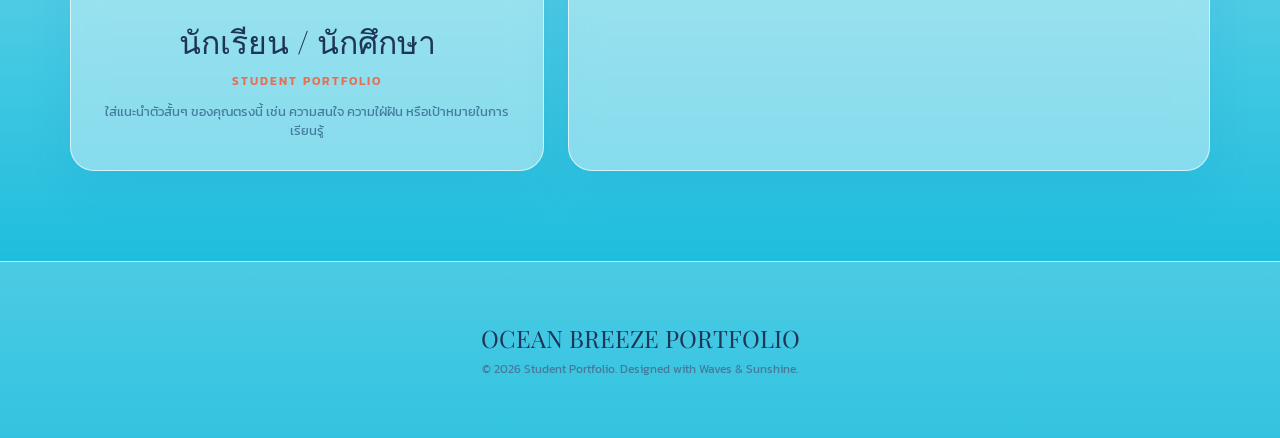
==== commit 0011685f: "Update index.html" ====
--- a/index.html
+++ b/index.html
@@ -3,147 +3,544 @@
 <head>
     <meta charset="UTF-8">
     <meta name="viewport" content="width=device-width, initial-scale=1.0">
-    <title>Realistic Ocean Portfolio | หน้าแรก</title>
-    <link href="https://fonts.googleapis.com/css2?family=Prompt:wght@300;400;600;700&display=swap" rel="stylesheet">
-    <link rel="stylesheet" href="style.css">
+    <meta name="description" content="Ocean Breeze Student Portfolio">
+    <title>OCEAN BREEZE PORTFOLIO | Home</title>
+    <style>
+        @import url('https://fonts.googleapis.com/css2?family=Kanit:wght@300;400;500;600;700&family=Playfair+Display:wght@400;500;600;700&display=swap');
+
+        :root {
+            --sea-blue: #00b4d8;
+            --sea-deep: #0077b6;
+            --sea-foam: #caf0f8;
+            --sand-gold: #e9c46a;
+            --sand-light: #fefae0;
+            --coral-pink: #e76f51;
+            --night-ocean: #03045e;
+            --night-sky: #0a192f;
+            --text-dark: #1d3557;
+            --text-light: #f8f9fa;
+            --glass-bg: rgba(255, 255, 255, 0.42);
+            --glass-border: rgba(255, 255, 255, 0.65);
+            --ease: cubic-bezier(.2, .78, .25, 1);
+        }
+
+        * { margin: 0; padding: 0; box-sizing: border-box; }
+        html { scroll-behavior: smooth; }
+
+        body {
+            min-height: 100vh;
+            overflow-x: hidden;
+            font-family: 'Kanit', sans-serif;
+            color: var(--text-dark);
+            background: linear-gradient(180deg, #fefae0 0%, #caf0f8 25%, #90e0ef 60%, #00b4d8 100%);
+            transition: background 0.8s ease, color 0.5s ease;
+        }
+
+        body.night-mode {
+            color: var(--text-light);
+            background: linear-gradient(180deg, #020c1b 0%, #0a192f 40%, #0077b6 100%);
+        }
+
+        a { color: inherit; }
+        button, input, textarea { font: inherit; }
+        ::selection { background: #90e0ef; color: #03045e; }
+
+        ::-webkit-scrollbar { width: 8px; }
+        ::-webkit-scrollbar-track { background: #f1f9ff; }
+        ::-webkit-scrollbar-thumb {
+            background: linear-gradient(180deg, #e9c46a, #00b4d8, #0077b6);
+            border-radius: 20px;
+        }
+
+        /* Canvas for Floating Bubbles */
+        #bubbleCanvas {
+            position: fixed;
+            inset: 0;
+            width: 100%;
+            height: 100%;
+            z-index: 1;
+            pointer-events: none;
+        }
+
+        #mouseGlow {
+            position: fixed;
+            left: 50%;
+            top: 50%;
+            width: 300px;
+            height: 300px;
+            transform: translate(-50%, -50%);
+            border-radius: 50%;
+            pointer-events: none;
+            z-index: 9999;
+            background: radial-gradient(circle, rgba(255,255,255,0.35), rgba(144,224,239,0.2) 40%, transparent 70%);
+            filter: blur(10px);
+            mix-blend-mode: screen;
+        }
+
+        /* Top Progress Bar */
+        .progress {
+            position: fixed;
+            left: 0; top: 0; width: 100%; height: 4px;
+            z-index: 2100; pointer-events: none;
+        }
+        .progress span {
+            display: block; width: 0%; height: 100%;
+            background: linear-gradient(90deg, #e9c46a, #90e0ef, #0077b6);
+            box-shadow: 0 0 10px rgba(0, 180, 216, 0.6);
+        }
+
+        /* Header & Navbar */
+        .site-header {
+            position: fixed; top: 16px; left: 0; width: 100%;
+            padding: 0 18px; z-index: 1600;
+        }
+        .navbar {
+            width: min(1180px, 100%); margin: auto;
+            display: flex; align-items: center; justify-content: space-between;
+            gap: 15px; padding: 12px 20px;
+            border: 1px solid var(--glass-border);
+            border-radius: 30px;
+            background: var(--glass-bg);
+            backdrop-filter: blur(16px);
+            box-shadow: 0 12px 35px rgba(0, 119, 182, 0.12);
+            transition: .35s var(--ease);
+        }
+        .night-mode .navbar {
+            background: rgba(10, 25, 47, 0.7);
+            border-color: rgba(255, 255, 255, 0.15);
+        }
+
+        .logo { display: flex; align-items: center; gap: 10px; text-decoration: none; }
+        .logo-mark {
+            width: 42px; height: 42px;
+            display: grid; place-items: center; border-radius: 50%;
+            background: radial-gradient(circle at 35% 35%, #fffef0, #f4a261 50%, #00b4d8 100%);
+            box-shadow: 0 0 15px rgba(233, 196, 106, 0.5);
+            font-size: 20px;
+        }
+        .logo-copy { font: 20px/1 'Playfair Display', serif; font-weight: 700; }
+        .logo-copy strong { display: block; margin-top: 3px; color: #0077b6; font: 8px 'Kanit', sans-serif; letter-spacing: 2px; }
+        .night-mode .logo-copy strong { color: #90e0ef; }
+
+        .nav-links { display: flex; align-items: center; gap: 24px; }
+        .nav-links a {
+            position: relative; text-decoration: none;
+            color: #1d3557; font-size: 14px; font-weight: 500; transition: .3s;
+        }
+        .night-mode .nav-links a { color: #caf0f8; }
+        .nav-links a::after {
+            content: ''; position: absolute; left: 50%; bottom: -6px;
+            width: 0; height: 2px; transform: translateX(-50%);
+            border-radius: 99px; background: linear-gradient(90deg, #e9c46a, #00b4d8);
+            transition: .3s;
+        }
+        .nav-links a:hover::after, .nav-links a.active::after { width: 100%; }
+
+        /* Theme Switcher Button */
+        .theme-area { display: flex; align-items: center; gap: 8px; }
+        .theme-button {
+            position: relative; width: 50px; height: 28px;
+            border: 1px solid rgba(0, 119, 182, 0.2); border-radius: 99px;
+            background: linear-gradient(90deg, #fefae0, #90e0ef);
+            cursor: pointer;
+        }
+        .theme-button::after {
+            content: '☀️'; position: absolute; left: 3px; top: 2px;
+            width: 22px; height: 22px; display: grid; place-items: center;
+            border-radius: 50%; background: #fff; font-size: 11px;
+            transition: .35s var(--ease); box-shadow: 0 2px 6px rgba(0,0,0,0.15);
+        }
+        .night-mode .theme-button { background: linear-gradient(90deg, #0077b6, #03045e); }
+        .night-mode .theme-button::after { content: '🌙'; left: 23px; background: #0a192f; color: #fff; }
+
+        /* Floating Music Dock */
+        .music-dock {
+            position: fixed; right: 20px; bottom: 20px; z-index: 1900;
+            width: min(320px, calc(100vw - 40px));
+            display: flex; align-items: center; gap: 12px; padding: 12px 14px;
+            border: 1px solid var(--glass-border); border-radius: 20px;
+            background: var(--glass-bg); backdrop-filter: blur(18px);
+            box-shadow: 0 15px 35px rgba(0, 119, 182, 0.2);
+        }
+        .night-mode .music-dock { background: rgba(10, 25, 47, 0.8); }
+        .music-orb {
+            width: 42px; height: 42px; flex: none; display: grid; place-items: center;
+            border-radius: 12px; background: linear-gradient(135deg, #e9c46a, #00b4d8);
+            color: #fff; font-size: 18px;
+        }
+        .music-details { min-width: 0; flex: 1; }
+        .music-label { color: #0077b6; font-size: 9px; letter-spacing: 2px; font-weight: 600; }
+        .night-mode .music-label { color: #90e0ef; }
+        .music-title { margin-top: 2px; white-space: nowrap; overflow: hidden; text-overflow: ellipsis; font-size: 12px; font-weight: 600; }
+        .music-action {
+            width: 38px; height: 38px; display: grid; place-items: center;
+            border-radius: 50%; border: 1px solid rgba(0, 180, 216, 0.3);
+            background: rgba(255, 255, 255, 0.5); cursor: pointer; transition: .25s;
+        }
+        .music-action:hover { transform: scale(1.08); background: #00b4d8; color: #fff; }
+
+        .youtube-frame-wrap { position: fixed; left: -9999px; top: -9999px; opacity: 0; pointer-events: none; }
+
+        /* Hero Section */
+        .hero {
+            position: relative; min-height: 100vh; padding: 160px 6% 90px;
+            display: flex; align-items: center; z-index: 10;
+        }
+        .hero-inner {
+            width: min(1180px, 100%); margin: auto;
+            display: grid; grid-template-columns: 1fr 1fr; gap: 50px; align-items: center;
+        }
+        .eyebrow {
+            display: inline-flex; align-items: center; gap: 8px; padding: 8px 16px;
+            border-radius: 99px; color: #0077b6; border: 1px solid rgba(0, 119, 182, 0.25);
+            background: rgba(255, 255, 255, 0.5); font-size: 11px; letter-spacing: 2px; font-weight: 500;
+        }
+        .night-mode .eyebrow { color: #90e0ef; background: rgba(255, 255, 255, 0.05); }
+        .hero h1 {
+            margin-top: 14px; font: clamp(42px, 5.5vw, 76px)/1.08 'Playfair Display', serif;
+            letter-spacing: -1px; color: #1d3557;
+        }
+        .night-mode .hero h1 { color: #f8f9fa; }
+        .hero h1 span { color: #e76f51; text-shadow: 0 0 20px rgba(231, 111, 81, 0.3); }
+        .description { margin-top: 18px; color: #457b9d; font-size: 15px; line-height: 1.9; max-width: 540px; }
+        .night-mode .description { color: #a8dadc; }
+
+        .btn-row { display: flex; flex-wrap: wrap; gap: 14px; margin-top: 30px; }
+        .btn {
+            min-height: 48px; padding: 0 24px; border-radius: 99px;
+            display: inline-flex; align-items: center; justify-content: center; gap: 8px;
+            text-decoration: none; font-size: 14px; font-weight: 500; cursor: pointer; transition: .35s var(--ease);
+        }
+        .btn-primary {
+            color: #fff; background: linear-gradient(135deg, #00b4d8, #0077b6);
+            box-shadow: 0 10px 25px rgba(0, 119, 182, 0.3); border: none;
+        }
+        .btn-primary:hover { transform: translateY(-3px); box-shadow: 0 15px 30px rgba(0, 119, 182, 0.4); }
+        .btn-secondary {
+            color: #1d3557; background: rgba(255, 255, 255, 0.5);
+            border: 1px solid rgba(0, 119, 182, 0.2);
+        }
+        .night-mode .btn-secondary { color: #fff; background: rgba(255, 255, 255, 0.05); border-color: rgba(255,255,255,0.2); }
+        .btn-secondary:hover { transform: translateY(-3px); border-color: #e76f51; }
+
+        /* Sun & Waves Decorative Graphic */
+        .ocean-scene { position: relative; height: 480px; display: grid; place-items: center; }
+        .sun-circle {
+            position: absolute; top: 10%; width: 140px; height: 140px; border-radius: 50%;
+            background: radial-gradient(circle at 35% 35%, #fffef0, #f4a261 60%, #e76f51 100%);
+            box-shadow: 0 0 40px rgba(244, 162, 97, 0.6);
+            transition: .6s;
+        }
+        .night-mode .sun-circle {
+            background: radial-gradient(circle at 35% 35%, #ffffff, #caf0f8 60%, #90e0ef 100%);
+            box-shadow: 0 0 40px rgba(144, 224, 239, 0.5);
+        }
+        .wave-card {
+            position: absolute; bottom: 0; width: 100%; height: 260px;
+            border-radius: 30px; border: 1px solid var(--glass-border);
+            background: var(--glass-bg); backdrop-filter: blur(16px);
+            display: flex; flex-direction: column; align-items: center; justify-content: center;
+            text-align: center; padding: 30px; box-shadow: 0 20px 50px rgba(0, 119, 182, 0.15);
+        }
+        .wave-card h3 { font: 28px 'Playfair Display', serif; color: #0077b6; }
+        .night-mode .wave-card h3 { color: #90e0ef; }
+        .wave-card p { font-size: 13px; color: #457b9d; margin-top: 8px; }
+        .night-mode .wave-card p { color: #a8dadc; }
+
+        /* Main Section Container */
+        .section { width: min(1140px, calc(100% - 40px)); margin: auto; padding: 90px 0; }
+        .section-heading { text-align: center; max-width: 700px; margin: 0 auto 50px; }
+        .section-heading small { color: #0077b6; font-size: 10px; letter-spacing: 3px; font-weight: 600; }
+        .night-mode .section-heading small { color: #90e0ef; }
+        .section-heading h2 { margin-top: 8px; font: clamp(32px, 4vw, 52px) 'Playfair Display', serif; color: #1d3557; }
+        .night-mode .section-heading h2 { color: #f8f9fa; }
+
+        /* Glassmorphic Cards */
+        .glass {
+            border: 1px solid var(--glass-border); border-radius: 24px;
+            background: var(--glass-bg); backdrop-filter: blur(16px);
+            box-shadow: 0 15px 45px rgba(0, 119, 182, 0.1);
+            transition: transform 0.3s ease, box-shadow 0.3s ease;
+        }
+        .night-mode .glass {
+            background: rgba(10, 25, 47, 0.55);
+            border-color: rgba(255, 255, 255, 0.12);
+        }
+        .glass:hover { transform: translateY(-5px); box-shadow: 0 20px 50px rgba(0, 119, 182, 0.18); }
+
+        /* Profile Layout (No Personal Data) */
+        .profile-layout { display: grid; grid-template-columns: 0.85fr 1.15fr; gap: 24px; }
+        .profile-panel { padding: 30px; }
+        .avatar-placeholder {
+            width: 100%; aspect-ratio: 4/4; border-radius: 20px;
+            background: linear-gradient(135deg, #caf0f8, #90e0ef, #00b4d8);
+            display: grid; place-items: center; color: #0077b6; font-size: 60px;
+        }
+        .profile-name { margin-top: 20px; font: 32px 'Playfair Display', serif; }
+        .profile-role { color: #e76f51; font-size: 12px; letter-spacing: 2px; font-weight: 600; margin-top: 4px; }
+        .info-grid { display: grid; grid-template-columns: repeat(2, 1fr); gap: 16px; margin-top: 20px; }
+        .info-card { padding: 20px; }
+        .info-card h4 { font-size: 14px; color: #0077b6; }
+        .night-mode .info-card h4 { color: #90e0ef; }
+        .info-card p { font-size: 13px; margin-top: 4px; color: #457b9d; }
+        .night-mode .info-card p { color: #a8dadc; }
+
+        /* Footer */
+        .footer {
+            padding: 60px 20px; text-align: center;
+            border-top: 1px solid var(--glass-border);
+            background: rgba(255, 255, 255, 0.2);
+        }
+        .night-mode .footer { background: rgba(2, 12, 27, 0.6); }
+        .footer h3 { font: 24px 'Playfair Display', serif; }
+        .footer p { margin-top: 6px; font-size: 12px; color: #457b9d; }
+
+        /* Entry Screen Overlay */
+        .entrance {
+            position: fixed; inset: 0; z-index: 50000;
+            display: flex; align-items: center; justify-content: center;
+            background: linear-gradient(180deg, #fefae0 0%, #90e0ef 60%, #00b4d8 100%);
+            transition: opacity 0.8s var(--ease), visibility 0.8s var(--ease);
+        }
+        .night-mode .entrance { background: linear-gradient(180deg, #020c1b 0%, #0a192f 60%, #0077b6 100%); }
+        body.loaded .entrance { opacity: 0; visibility: hidden; pointer-events: none; }
+        .entrance-box { text-align: center; padding: 40px; }
+        .entrance-box h1 { font: clamp(48px, 8vw, 90px) 'Playfair Display', serif; color: #0077b6; }
+        .night-mode .entrance-box h1 { color: #caf0f8; }
+        .entrance-button {
+            margin-top: 24px; padding: 14px 36px; border-radius: 99px;
+            border: none; background: #e76f51; color: #fff; font-size: 15px; font-weight: 600;
+            cursor: pointer; box-shadow: 0 10px 25px rgba(231, 111, 81, 0.4); transition: .3s;
+        }
+        .entrance-button:hover { transform: scale(1.05); background: #f4a261; }
+
+        @media (max-width: 900px) {
+            .hero-inner, .profile-layout { grid-template-columns: 1fr; }
+            .nav-links { display: none; }
+        }
+    </style>
 </head>
 <body>
-    <!-- ฉากม่านเปิดตัวอลังการ (Grand Entrance Overlay) -->
-    <div id="ocean-curtain" class="ocean-curtain">
-        <div class="curtain-content">
-            <div class="glow-portal">
-                <div class="portal-ring"></div>
-                <div class="portal-icon">🪸</div>
-            </div>
-            <h1 class="curtain-title">REALISTIC OCEAN <span>DEPTH</span></h1>
-            <p class="curtain-sub">กดเพื่อดำดิ่งสู่โลกใต้ท้องทะเลระดับลึกพร้อมเอฟเฟกต์เสียงแบบเต็มรูปแบบ</p>
-            <button id="enter-btn" class="enter-btn">
-                <span>✨ เริ่มต้นการสำรวจ ✨</span>
-            </button>
+
+    <canvas id="bubbleCanvas"></canvas>
+    <div id="mouseGlow"></div>
+
+    <div class="progress"><span id="progressBar"></span></div>
+
+    <!-- Entrance Screen -->
+    <div class="entrance" id="entranceScreen">
+        <div class="entrance-box">
+            <small style="letter-spacing: 4px; color: #e76f51;">WELCOME TO</small>
+            <h1>Ocean Breeze</h1>
+            <p style="margin-top: 10px; color: #457b9d;">พอร์ตโฟลิโอสไตล์หาดทรายและท้องทะเล</p>
+            <button class="entrance-button" onclick="enterSite()">เข้าสู่เว็บไซต์ 🌊</button>
         </div>
     </div>
 
-    <!-- ระเบิดคลื่นพลังน้ำ (Shockwave Effect) -->
-    <div id="shockwave" class="shockwave"></div>
-
-    <!-- พื้นหลังท้องทะเลและสิ่งมีชีวิต -->
-    <div class="ocean-background">
-        <div class="sun-rays"></div>
-        <div class="bubble b1"></div>
-        <div class="bubble b2"></div>
-        <div class="bubble b3"></div>
-        <div class="bubble b4"></div>
-        <div class="sea-creature fish1">🐠</div>
-        <div class="sea-creature fish2">🐟</div>
-        <div class="sea-creature jellyfish">🪼</div>
-        <div class="sea-creature turtle">🐢</div>
-
-        <div class="sea-floor">
-            <div class="rock r1"></div>
-            <div class="rock r2"></div>
-            <div class="seaweed sw1"></div>
-            <div class="seaweed sw2"></div>
-            <div class="seaweed sw3"></div>
-            <div class="coral c1">🪸</div>
-            <div class="coral c2">🪸</div>
-        </div>
-    </div>
-
-    <!-- เมนูนำทาง -->
-    <header class="navbar">
-        <div class="logo">OCEAN<span>DEPTH</span></div>
-        <nav>
-            <a href="index.html" class="active">หน้าแรก</a>
-            <a href="profile.html">ประวัติส่วนตัว</a>
-            <a href="education.html">การศึกษา</a>
-            <a href="hobby.html">งานอดิเรก</a>
-            <a href="contact.html">ติดต่อ</a>
+    <!-- Navigation Bar -->
+    <header class="site-header">
+        <nav class="navbar">
+            <a href="#" class="logo">
+                <div class="logo-mark">🏖️</div>
+                <div class="logo-copy">
+                    OCEAN
+                    <strong>PORTFOLIO</strong>
+                </div>
+            </a>
+            <div class="nav-links">
+                <a href="#about" class="active">เกี่ยวกับฉัน</a>
+                <a href="#skills">ทักษะ</a>
+                <a href="#contact">ติดต่อ</a>
+            </div>
+            <div class="theme-area">
+                <button class="theme-button" id="themeToggle" onclick="toggleTheme()" aria-label="Toggle Theme"></button>
+            </div>
         </nav>
     </header>
 
-    <!-- เนื้อหาหลัก -->
-    <main class="hero-section animate-fade-in">
-        <div class="hero-content">
-            <div class="badge">🪸 Deep Sea Reef Exploration</div>
-            <h1>สวัสดีครับ! ผมชื่อ <span class="glow-text">[กรอกชื่อ]</span></h1>
-            <p class="subtitle">นักเรียนชั้นมัธยมศึกษาปีที่ 3</p>
-            <p class="description">ยินดีต้อนรับสู่พอร์ตโฟลิโอในระบบนิเวศแนวปะการังใต้น้ำลึก รวบรวมตัวตน ทักษะ และผลงานของผมไว้อย่างสมจริง</p>
-            <div class="hero-buttons">
-                <a href="profile.html" class="btn btn-primary">รู้จักฉันมากขึ้น</a>
-                <a href="hobby.html" class="btn btn-secondary">ชมงานอดิเรก</a>
+    <!-- Background Music Dock -->
+    <div class="music-dock">
+        <div class="music-orb">🎵</div>
+        <div class="music-details">
+            <div class="music-label">BACKGROUND MUSIC</div>
+            <div class="music-title" id="songTitle">Ocean Waves & Vibes</div>
+        </div>
+        <button class="music-action" id="playBtn" onclick="togglePlay()">▶</button>
+    </div>
+
+    <!-- Embedded Hidden YouTube Player (Custom Video ID: Bx40eP9roDc) -->
+    <div class="youtube-frame-wrap">
+        <iframe id="ytPlayer" 
+                src="https://www.youtube.com/embed/Bx40eP9roDc?enablejsapi=1&autoplay=0&loop=1&playlist=Bx40eP9roDc" 
+                allow="autoplay">
+        </iframe>
+    </div>
+
+    <!-- Hero Section -->
+    <section class="hero">
+        <div class="hero-inner">
+            <div>
+                <div class="eyebrow">🌊 BEACH & OCEAN THEME</div>
+                <h1>สายลม แสงแดด <span>และเกลียวคลื่น</span></h1>
+                <p class="description">
+                    ยินดีต้อนรับสู่พอร์ตโฟลิโอรวบรวมผลงานและการเรียนรู้ ออกแบบด้วยแรงบันดาลใจจากธรรมชาติ หาดทรายสีทอง และท้องทะเลอันกว้างใหญ่
+                </p>
+                <div class="btn-row">
+                    <a href="#about" class="btn btn-primary">สำรวจผลงาน 🐚</a>
+                    <a href="#contact" class="btn btn-secondary">ติดต่อเรา</a>
+                </div>
+            </div>
+            <div class="ocean-scene">
+                <div class="sun-circle"></div>
+                <div class="wave-card glass">
+                    <h3>Summer Vibes</h3>
+                    <p>พื้นที่รวบรวมทักษะ ผลงาน และความฝัน</p>
+                </div>
             </div>
         </div>
-        <div class="hero-image-container">
-            <div class="avatar-glow"></div>
-            <div class="avatar-box">
-                <img src="https://placehold.co/400x400/00332c/00f5d4?text=My+Profile" alt="รูปโปรไฟล์ของฉัน">
+    </section>
+
+    <!-- Profile Section (Generic / Blank Placeholder) -->
+    <section class="section" id="about">
+        <div class="section-heading">
+            <small>ABOUT ME</small>
+            <h2>เกี่ยวกับฉัน</h2>
+        </div>
+        <div class="profile-layout">
+            <div class="glass profile-panel" style="text-align: center;">
+                <div class="avatar-placeholder">🌴</div>
+                <h3 class="profile-name">นักเรียน / นักศึกษา</h3>
+                <p class="profile-role">STUDENT PORTFOLIO</p>
+                <p style="margin-top: 12px; font-size: 13px; color: #457b9d;">
+                    ใส่แนะนำตัวสั้นๆ ของคุณตรงนี้ เช่น ความสนใจ ความใฝ่ฝัน หรือเป้าหมายในการเรียนรู้
+                </p>
+            </div>
+            <div style="display: flex; flex-direction: column; gap: 16px;">
+                <div class="info-grid">
+                    <div class="glass info-card">
+                        <h4>🎓 การศึกษา</h4>
+                        <p>[ระบุชื่อโรงเรียน / ระดับชั้น]</p>
+                    </div>
+                    <div class="glass info-card">
+                        <h4>💡 ความสนใจ</h4>
+                        <p>[ระบุสิ่งที่ชอบ / งานอดิเรก]</p>
+                    </div>
+                    <div class="glass info-card">
+                        <h4>🎯 เป้าหมาย</h4>
+                        <p>[ระบุคณะหรืออาชีพที่ใฝ่ฝัน]</p>
+                    </div>
+                    <div class="glass info-card">
+                        <h4>📍 ที่อยู่ / จังหวัด</h4>
+                        <p>[ระบุจังหวัด]</p>
+                    </div>
+                </div>
+                <div class="glass info-card" style="flex: 1;">
+                    <h4>✨ คติประจำใจ</h4>
+                    <p style="font-style: italic; font-size: 14px; margin-top: 8px; color: #e76f51;">
+                        "การเรียนรู้เปรียบเสมือนมหาสมุทรที่ไม่มีวันสิ้นสุด"
+                    </p>
+                </div>
             </div>
         </div>
-    </main>
-
-    <footer>
-        <p>&copy; 2026 [กรอกชื่อ] | ชั้น ม.3/[กรอกห้อง] | โครงงานคอมพิวเตอร์ระดับมัธยมศึกษา</p>
+    </section>
+
+    <!-- Footer -->
+    <footer class="footer" id="contact">
+        <h3>OCEAN BREEZE PORTFOLIO</h3>
+        <p>© 2026 Student Portfolio. Designed with Waves & Sunshine.</p>
     </footer>
 
-    <!-- JavaScript ควบคุมแอนิเมชันเปิดตัวและระบบเสียง -->
     <script>
-        document.getElementById('enter-btn').addEventListener('click', function() {
-            const curtain = document.getElementById('ocean-curtain');
-            const shockwave = document.getElementById('shockwave');
-
-            // เล่นเอฟเฟกต์เสียงใต้น้ำตระการตา
-            playEpicUnderwaterSound();
-
-            // แสดงเอฟเฟกต์ระเบิดคลื่นพลังงาน
-            shockwave.classList.add('active');
-
-            // เปิดม่านแหวกมิติ
-            curtain.classList.add('open');
-
-            // ซ่อนม่านหลังจากแอนิเมชันเสร็จสิ้น
-            setTimeout(() => {
-                curtain.style.display = 'none';
-            }, 1500);
+        // Entrance Curtain Toggle
+        function enterSite() {
+            document.body.classList.add('loaded');
+            togglePlay(); // Auto-play audio on entry click
+        }
+
+        // Dark / Light Theme Toggle
+        function toggleTheme() {
+            document.body.classList.toggle('night-mode');
+        }
+
+        // Simple Audio Controller using YouTube Embed Iframe postMessage
+        let isPlaying = false;
+        function togglePlay() {
+            const iframe = document.getElementById('ytPlayer').contentWindow;
+            const playBtn = document.getElementById('playBtn');
+            if (!isPlaying) {
+                iframe.postMessage('{"event":"command","func":"playVideo","args":""}', '*');
+                playBtn.innerText = '⏸';
+                isPlaying = true;
+            } else {
+                iframe.postMessage('{"event":"command","func":"pauseVideo","args":""}', '*');
+                playBtn.innerText = '▶';
+                isPlaying = false;
+            }
+        }
+
+        // Scroll Progress Bar
+        window.addEventListener('scroll', () => {
+            const winScroll = document.documentElement.scrollTop;
+            const height = document.documentElement.scrollHeight - document.documentElement.clientHeight;
+            const scrolled = (winScroll / height) * 100;
+            document.getElementById('progressBar').style.width = scrolled + '%';
         });
 
-        function playEpicUnderwaterSound() {
-            const AudioContext = window.AudioContext || window.webkitAudioContext;
-            if (!AudioContext) return;
-            
-            const ctx = new AudioContext();
-
-            // เสียง Deep Sub-Bass Drop
-            const osc = ctx.createOscillator();
-            const gain = ctx.createGain();
-            osc.type = 'sine';
-            osc.frequency.setValueAtTime(160, ctx.currentTime);
-            osc.frequency.exponentialRampToValueAtTime(30, ctx.currentTime + 1.8);
-
-            gain.gain.setValueAtTime(0.01, ctx.currentTime);
-            gain.gain.linearRampToValueAtTime(1.0, ctx.currentTime + 0.3);
-            gain.gain.exponentialRampToValueAtTime(0.001, ctx.currentTime + 3.0);
-
-            osc.connect(gain);
-            gain.connect(ctx.destination);
-            osc.start();
-            osc.stop(ctx.currentTime + 3.0);
-
-            // เสียง Magic Swell เรืองแสง
-            const osc2 = ctx.createOscillator();
-            const gain2 = ctx.createGain();
-            osc2.type = 'triangle';
-            osc2.frequency.setValueAtTime(300, ctx.currentTime);
-            osc2.frequency.exponentialRampToValueAtTime(800, ctx.currentTime + 1.2);
-
-            gain2.gain.setValueAtTime(0.01, ctx.currentTime);
-            gain2.gain.linearRampToValueAtTime(0.4, ctx.currentTime + 0.5);
-            gain2.gain.exponentialRampToValueAtTime(0.001, ctx.currentTime + 2.5);
-
-            osc2.connect(gain2);
-            gain2.connect(ctx.destination);
-            osc2.start();
-            osc2.stop(ctx.currentTime + 2.5);
-        }
+        // Mouse Glow Effect
+        const mouseGlow = document.getElementById('mouseGlow');
+        window.addEventListener('mousemove', (e) => {
+            mouseGlow.style.left = e.clientX + 'px';
+            mouseGlow.style.top = e.clientY + 'px';
+        });
+
+        // Canvas Floating Bubbles Animation
+        const canvas = document.getElementById('bubbleCanvas');
+        const ctx = canvas.getContext('2d');
+        let bubbles = [];
+
+        function resizeCanvas() {
+            canvas.width = window.innerWidth;
+            canvas.height = window.innerHeight;
+        }
+        window.addEventListener('resize', resizeCanvas);
+        resizeCanvas();
+
+        class Bubble {
+            constructor() {
+                this.reset();
+            }
+            reset() {
+                this.x = Math.random() * canvas.width;
+                this.y = canvas.height + Math.random() * 100;
+                this.radius = Math.random() * 8 + 2;
+                this.speed = Math.random() * 1.5 + 0.5;
+                this.alpha = Math.random() * 0.5 + 0.1;
+            }
+            update() {
+                this.y -= this.speed;
+                if (this.y < -10) this.reset();
+            }
+            draw() {
+                ctx.beginPath();
+                ctx.arc(this.x, this.y, this.radius, 0, Math.PI * 2);
+                ctx.fillStyle = `rgba(255, 255, 255, ${this.alpha})`;
+                ctx.fill();
+            }
+        }
+
+        for (let i = 0; i < 45; i++) {
+            bubbles.push(new Bubble());
+        }
+
+        function animate() {
+            ctx.clearRect(0, 0, canvas.width, canvas.height);
+            bubbles.forEach(b => {
+                b.update();
+                b.draw();
+            });
+            requestAnimationFrame(animate);
+        }
+        animate();
     </script>
 </body>
 </html>
